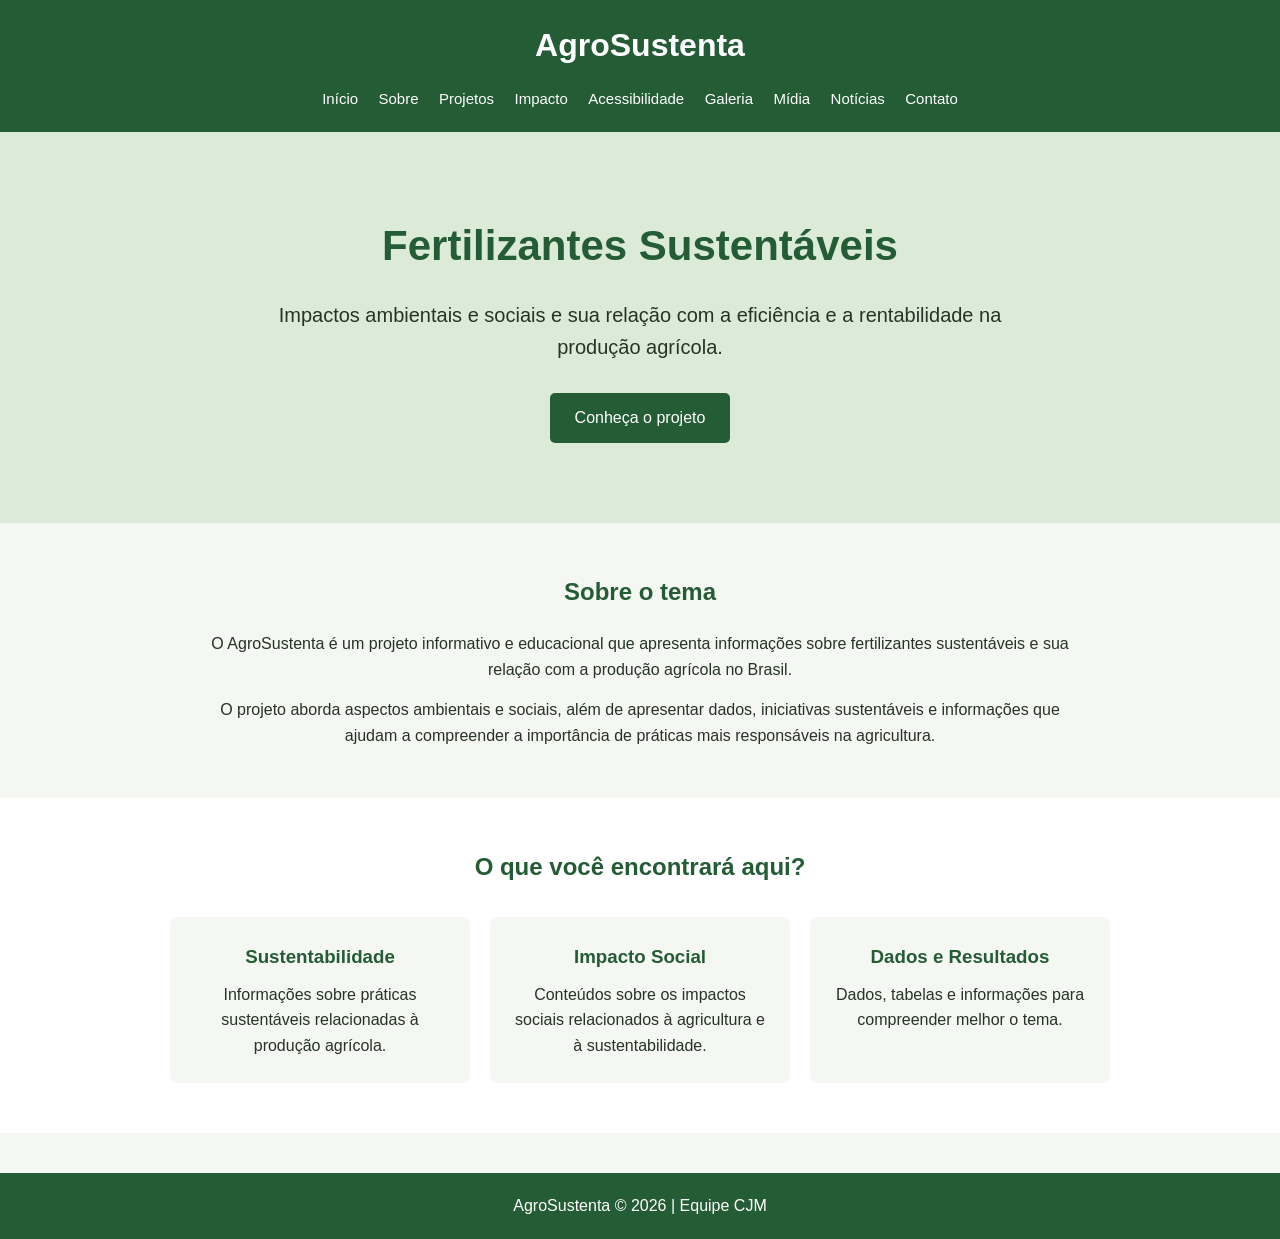
==== src/index.html @ 803e3a6e "Organiza site em src e documentação em docs sem alterar arquivos" ====
<!DOCTYPE html>
<html lang="pt-BR">
<head>
    <meta charset="UTF-8">
    <meta name="viewport" content="width=device-width, initial-scale=1.0">

    <title>AgroSustenta | Fertilizantes Sustentáveis</title>

    <link rel="stylesheet" href="css/style.css">
</head>

<body>

    <header>
        <h1>AgroSustenta</h1>

        <nav>
            <a href="index.html">Início</a>
            <a href="sobre.html">Sobre</a>
            <a href="projetos.html">Projetos</a>
            <a href="impacto.html">Impacto</a>
            <a href="acessibilidade.html">Acessibilidade</a>
            <a href="galeria.html">Galeria</a>
            <a href="midia.html">Mídia</a>
            <a href="noticias.html">Notícias</a>
            <a href="contato.html">Contato</a>
        </nav>
    </header>

    <main>

        <section class="inicio">
            <div class="conteudo-inicio">

                <h2>Fertilizantes Sustentáveis</h2>

                <p>
                    Impactos ambientais e sociais e sua relação com a
                    eficiência e a rentabilidade na produção agrícola.
                </p>

                <a href="sobre.html" class="botao">
                    Conheça o projeto
                </a>

            </div>
        </section>


        <section class="apresentacao">

            <h2>Sobre o tema</h2>

            <p>
                O AgroSustenta é um projeto informativo e educacional que
                apresenta informações sobre fertilizantes sustentáveis e
                sua relação com a produção agrícola no Brasil.
            </p>

            <p>
                O projeto aborda aspectos ambientais e sociais, além de
                apresentar dados, iniciativas sustentáveis e informações
                que ajudam a compreender a importância de práticas mais
                responsáveis na agricultura.
            </p>

        </section>


        <section class="destaques">

            <h2>O que você encontrará aqui?</h2>

            <div class="cards">

                <article class="card">
                    <h3>Sustentabilidade</h3>
                    <p>
                        Informações sobre práticas sustentáveis relacionadas
                        à produção agrícola.
                    </p>
                </article>

                <article class="card">
                    <h3>Impacto Social</h3>
                    <p>
                        Conteúdos sobre os impactos sociais relacionados
                        à agricultura e à sustentabilidade.
                    </p>
                </article>

                <article class="card">
                    <h3>Dados e Resultados</h3>
                    <p>
                        Dados, tabelas e informações para compreender
                        melhor o tema.
                    </p>
                </article>

            </div>

        </section>

    </main>


    <footer>
        <p>
            AgroSustenta &copy; 2026 | Equipe CJM
        </p>
    </footer>

</body>
</html>
---- src/css/style.css ----
/* Configurações gerais */

* {
    margin: 0;
    padding: 0;
    box-sizing: border-box;
}

body {
    font-family: Arial, sans-serif;
    background-color: #f4f7f2;
    color: #263326;
    line-height: 1.6;
}


/* Cabeçalho */

header {
    background-color: #245c35;
    color: white;
    padding: 20px;
    text-align: center;
}

header h1 {
    margin-bottom: 15px;
    font-size: 32px;
}

nav a {
    color: white;
    text-decoration: none;
    margin: 0 8px;
    font-size: 15px;
}

nav a:hover {
    text-decoration: underline;
}


/* Seção inicial */

.inicio {
    background-color: #dcebd8;
    text-align: center;
    padding: 80px 20px;
}

.conteudo-inicio {
    max-width: 800px;
    margin: auto;
}

.inicio h2 {
    font-size: 42px;
    margin-bottom: 20px;
    color: #245c35;
}

.inicio p {
    font-size: 20px;
    margin-bottom: 30px;
}


/* Botão */

.botao {
    display: inline-block;
    background-color: #245c35;
    color: white;
    padding: 12px 25px;
    border-radius: 5px;
    text-decoration: none;
}

.botao:hover {
    background-color: #174526;
}


/* Apresentação */

.apresentacao {
    max-width: 900px;
    margin: 50px auto;
    padding: 0 20px;
    text-align: center;
}

.apresentacao h2 {
    color: #245c35;
    margin-bottom: 20px;
}

.apresentacao p {
    margin-bottom: 15px;
}


/* Destaques */

.destaques {
    background-color: white;
    padding: 50px 20px;
    text-align: center;
}

.destaques h2 {
    color: #245c35;
    margin-bottom: 30px;
}

.cards {
    display: flex;
    justify-content: center;
    gap: 20px;
    max-width: 1000px;
    margin: auto;
}

.card {
    background-color: #f4f7f2;
    padding: 25px;
    border-radius: 8px;
    width: 30%;
}

.card h3 {
    color: #245c35;
    margin-bottom: 10px;
}


/* Rodapé */

footer {
    background-color: #245c35;
    color: white;
    text-align: center;
    padding: 20px;
    margin-top: 40px;
}


/* Responsividade */

@media (max-width: 768px) {

    nav a {
        display: inline-block;
        margin: 5px;
    }

    .inicio h2 {
        font-size: 32px;
    }

    .cards {
        flex-direction: column;
        align-items: center;
    }

    .card {
        width: 90%;
    }
}
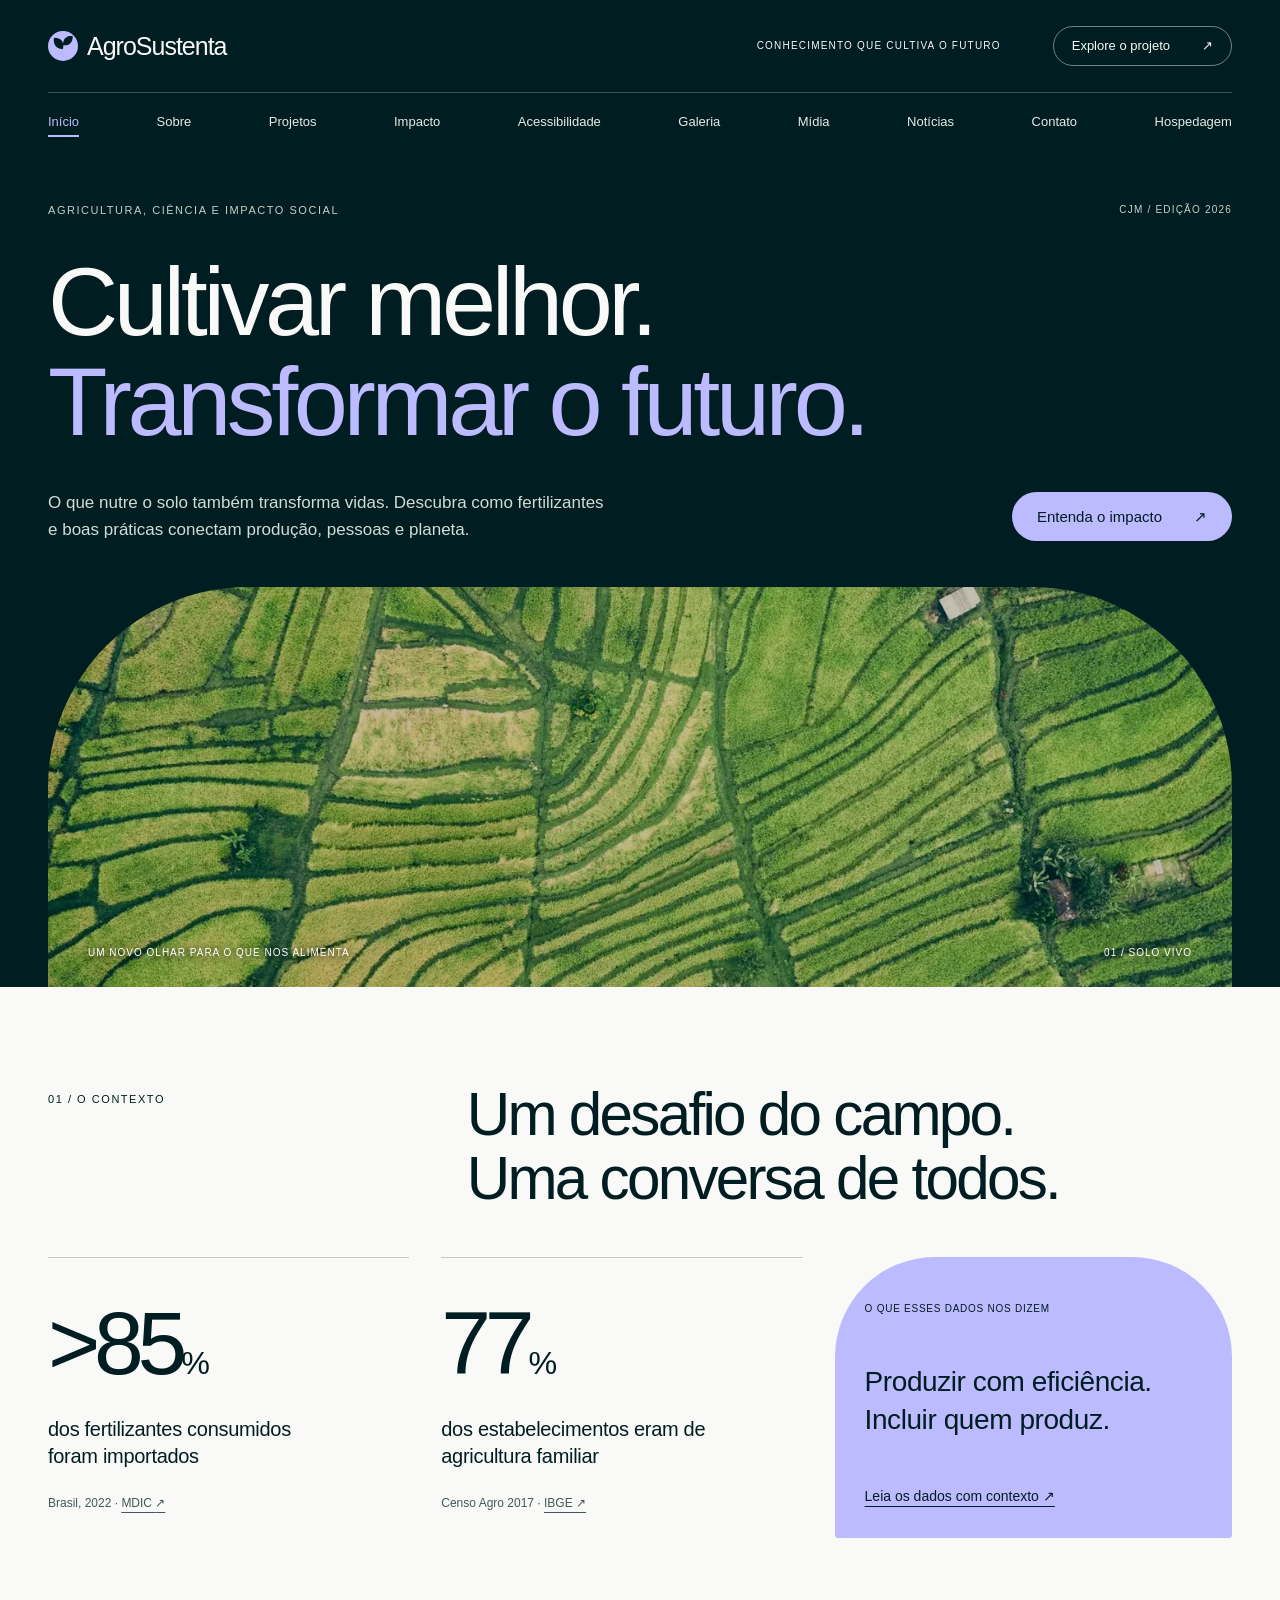
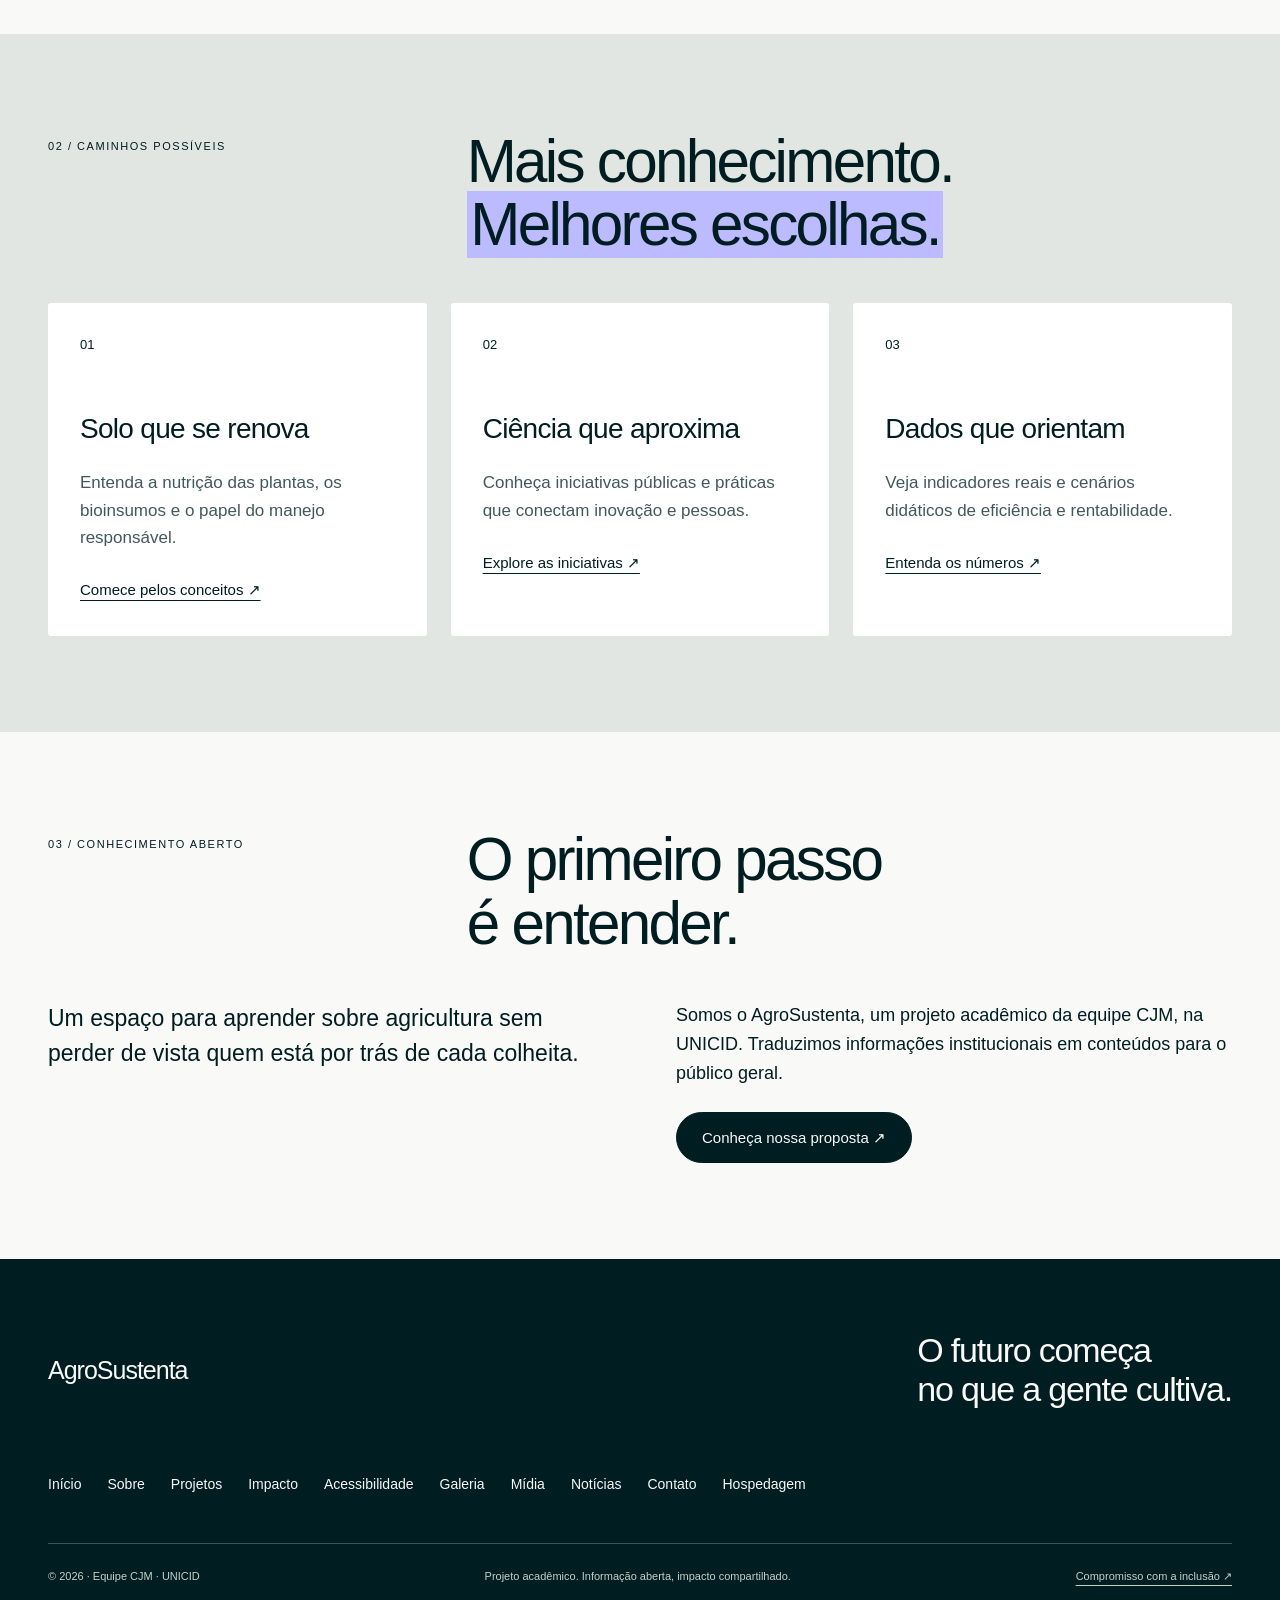
==== commit bd5d0915: "feat: implementa AgroSustenta em HTML/CSS e prepara deploy Railway" ====
--- a/src/index.html
+++ b/src/index.html
@@ -1,114 +1,82 @@
-<!DOCTYPE html>
-<html lang="pt-BR">
-<head>
-    <meta charset="UTF-8">
-    <meta name="viewport" content="width=device-width, initial-scale=1.0">
-
-    <title>AgroSustenta | Fertilizantes Sustentáveis</title>
-
-    <link rel="stylesheet" href="css/style.css">
-</head>
-
-<body>
-
-    <header>
-        <h1>AgroSustenta</h1>
-
-        <nav>
-            <a href="index.html">Início</a>
-            <a href="sobre.html">Sobre</a>
-            <a href="projetos.html">Projetos</a>
-            <a href="impacto.html">Impacto</a>
-            <a href="acessibilidade.html">Acessibilidade</a>
-            <a href="galeria.html">Galeria</a>
-            <a href="midia.html">Mídia</a>
-            <a href="noticias.html">Notícias</a>
-            <a href="contato.html">Contato</a>
-        </nav>
-    </header>
-
-    <main>
-
-        <section class="inicio">
-            <div class="conteudo-inicio">
-
-                <h2>Fertilizantes Sustentáveis</h2>
-
-                <p>
-                    Impactos ambientais e sociais e sua relação com a
-                    eficiência e a rentabilidade na produção agrícola.
-                </p>
-
-                <a href="sobre.html" class="botao">
-                    Conheça o projeto
-                </a>
-
-            </div>
-        </section>
-
-
-        <section class="apresentacao">
-
-            <h2>Sobre o tema</h2>
-
-            <p>
-                O AgroSustenta é um projeto informativo e educacional que
-                apresenta informações sobre fertilizantes sustentáveis e
-                sua relação com a produção agrícola no Brasil.
-            </p>
-
-            <p>
-                O projeto aborda aspectos ambientais e sociais, além de
-                apresentar dados, iniciativas sustentáveis e informações
-                que ajudam a compreender a importância de práticas mais
-                responsáveis na agricultura.
-            </p>
-
-        </section>
-
-
-        <section class="destaques">
-
-            <h2>O que você encontrará aqui?</h2>
-
-            <div class="cards">
-
-                <article class="card">
-                    <h3>Sustentabilidade</h3>
-                    <p>
-                        Informações sobre práticas sustentáveis relacionadas
-                        à produção agrícola.
-                    </p>
-                </article>
-
-                <article class="card">
-                    <h3>Impacto Social</h3>
-                    <p>
-                        Conteúdos sobre os impactos sociais relacionados
-                        à agricultura e à sustentabilidade.
-                    </p>
-                </article>
-
-                <article class="card">
-                    <h3>Dados e Resultados</h3>
-                    <p>
-                        Dados, tabelas e informações para compreender
-                        melhor o tema.
-                    </p>
-                </article>
-
-            </div>
-
-        </section>
-
-    </main>
-
-
-    <footer>
-        <p>
-            AgroSustenta &copy; 2026 | Equipe CJM
-        </p>
-    </footer>
-
-</body>
-</html>+<!doctype html>
+<html lang="pt-BR">
+<head>
+<meta charset="utf-8">
+<meta name="viewport" content="width=device-width, initial-scale=1">
+<title>Fertilizantes sustentáveis | AgroSustenta</title>
+<meta name="description" content="Conheça a relação entre fertilizantes sustentáveis, solo, eficiência produtiva e impacto social na agricultura brasileira.">
+<meta name="theme-color" content="#001d21">
+<link rel="icon" href="assets/simbolo.svg" type="image/svg+xml">
+<link rel="stylesheet" href="css/style.css">
+</head>
+<body>
+<a class="skip" href="#conteudo">Pular para o conteúdo</a>
+<header class="header"><div class="wrap topbar">
+<a class="brand" href="index.html" aria-label="AgroSustenta, início"><img src="assets/simbolo.svg" alt="" width="30" height="30">AgroSustenta</a><span class="header-note">CONHECIMENTO QUE CULTIVA O FUTURO</span><a class="pill small" href="projetos.html">Explore o projeto <span aria-hidden="true">↗</span></a>
+</div>
+<nav class="wrap nav" aria-label="Menu principal"><a href="index.html" aria-current="page">Início</a><a href="sobre.html">Sobre</a><a href="projetos.html">Projetos</a><a href="impacto.html">Impacto</a><a href="acessibilidade.html">Acessibilidade</a><a href="galeria.html">Galeria</a><a href="midia.html">Mídia</a><a href="noticias.html">Notícias</a><a href="contato.html">Contato</a><a href="orcamento_hospedagem.html">Hospedagem</a></nav></header>
+<main id="conteudo" tabindex="-1"><section class="hero"><div class="wrap">
+<div class="hero-top">
+<p class="eyebrow">AGRICULTURA, CIÊNCIA E IMPACTO SOCIAL</p>
+<span class="edition">CJM / EDIÇÃO 2026</span>
+</div>
+<h1>Cultivar melhor.<br><span>Transformar o futuro.</span>
+</h1>
+<div class="hero-bottom">
+<p>O que nutre o solo também transforma vidas. Descubra como fertilizantes e boas práticas conectam produção, pessoas e planeta.</p>
+<a class="pill light" href="impacto.html">Entenda o impacto <span aria-hidden="true">↗</span></a>
+</div>
+<figure class="hero-image"><img src="assets/campo.webp" alt="Vista aérea de campos agrícolas verdes, com linhas de cultivo e caminhos entre os talhões" width="1600" height="900" fetchpriority="high"><figcaption>UM NOVO OLHAR PARA O QUE NOS ALIMENTA <span>01 / SOLO VIVO</span></figcaption></figure>
+</div></section><section class="section "><div class="wrap">
+<div class="section-head">
+<p class="eyebrow">01 / O CONTEXTO</p>
+<h2>Um desafio do campo.<br>Uma conversa de todos.</h2>
+</div>
+<div class="stats">
+<article><p class="stat">&gt;85<span>%</span></p>
+<h3>dos fertilizantes consumidos foram importados</h3>
+<p>Brasil, 2022 · <a href="https://www.gov.br/mdic/pt-br/assuntos/sdic/confert/o-confert/o-conselho">MDIC <span aria-hidden="true">↗</span></a></p></article><article><p class="stat">77<span>%</span></p>
+<h3>dos estabelecimentos eram de agricultura familiar</h3>
+<p>Censo Agro 2017 · <a href="https://agenciadenoticias.ibge.gov.br/agencia-sala-de-imprensa/2013-agencia-de-noticias/releases/25789-censo-agro-2017-populacao-ocupada-nos-estabelecimentos-agropecuarios-cai-8-8">IBGE <span aria-hidden="true">↗</span></a></p></article><article class="stat-message"><span class="tag">O QUE ESSES DADOS NOS DIZEM</span><h3>Produzir com eficiência.<br>Incluir quem produz.</h3>
+<a href="impacto.html">Leia os dados com contexto ↗</a></article>
+</div>
+</div></section><section class="section sage"><div class="wrap">
+<div class="section-head">
+<p class="eyebrow">02 / CAMINHOS POSSÍVEIS</p>
+<h2>Mais conhecimento.<br><mark>Melhores escolhas.</mark>
+</h2>
+</div>
+<div class="grid three">
+<article class="card"><span class="card-number">01</span><h3>Solo que se renova</h3>
+<p>Entenda a nutrição das plantas, os bioinsumos e o papel do manejo responsável.</p>
+<a href="sobre.html#conceitos">Comece pelos conceitos ↗</a></article><article class="card"><span class="card-number">02</span><h3>Ciência que aproxima</h3>
+<p>Conheça iniciativas públicas e práticas que conectam inovação e pessoas.</p>
+<a href="projetos.html">Explore as iniciativas ↗</a></article><article class="card"><span class="card-number">03</span><h3>Dados que orientam</h3>
+<p>Veja indicadores reais e cenários didáticos de eficiência e rentabilidade.</p>
+<a href="impacto.html">Entenda os números ↗</a></article>
+</div>
+</div></section><section class="section "><div class="wrap">
+<div class="section-head">
+<p class="eyebrow">03 / CONHECIMENTO ABERTO</p>
+<h2>O primeiro passo<br>é entender.</h2>
+</div>
+<div class="split">
+<p class="lead">Um espaço para aprender sobre agricultura sem perder de vista quem está por trás de cada colheita.</p>
+<div>
+<p>Somos o AgroSustenta, um projeto acadêmico da equipe CJM, na UNICID. Traduzimos informações institucionais em conteúdos para o público geral.</p>
+<a class="pill" href="sobre.html">Conheça nossa proposta ↗</a>
+</div>
+</div>
+</div></section></main>
+<footer class="footer"><div class="wrap">
+<div class="footer-heading">
+<a class="brand" href="index.html">AgroSustenta</a><p>O futuro começa<br>no que a gente cultiva.</p>
+</div>
+<nav class="footer-nav" aria-label="Menu do rodapé"><a href="index.html">Início</a><a href="sobre.html">Sobre</a><a href="projetos.html">Projetos</a><a href="impacto.html">Impacto</a><a href="acessibilidade.html">Acessibilidade</a><a href="galeria.html">Galeria</a><a href="midia.html">Mídia</a><a href="noticias.html">Notícias</a><a href="contato.html">Contato</a><a href="orcamento_hospedagem.html">Hospedagem</a></nav><div class="footer-bottom">
+<p>© 2026 · Equipe CJM · UNICID</p>
+<p>Projeto acadêmico. Informação aberta, impacto compartilhado.</p>
+<a href="acessibilidade.html">Compromisso com a inclusão ↗</a>
+</div>
+</div></footer>
+</body>
+</html>
--- a/src/css/style.css
+++ b/src/css/style.css
@@ -1,169 +1,949 @@
-/* Configurações gerais */
-
-* {
-    margin: 0;
-    padding: 0;
-    box-sizing: border-box;
-}
-
-body {
-    font-family: Arial, sans-serif;
-    background-color: #f4f7f2;
-    color: #263326;
-    line-height: 1.6;
-}
-
-
-/* Cabeçalho */
-
-header {
-    background-color: #245c35;
-    color: white;
-    padding: 20px;
-    text-align: center;
-}
-
-header h1 {
-    margin-bottom: 15px;
-    font-size: 32px;
-}
-
-nav a {
-    color: white;
-    text-decoration: none;
-    margin: 0 8px;
-    font-size: 15px;
-}
-
-nav a:hover {
-    text-decoration: underline;
-}
-
-
-/* Seção inicial */
-
-.inicio {
-    background-color: #dcebd8;
-    text-align: center;
-    padding: 80px 20px;
-}
-
-.conteudo-inicio {
-    max-width: 800px;
-    margin: auto;
-}
-
-.inicio h2 {
-    font-size: 42px;
-    margin-bottom: 20px;
-    color: #245c35;
-}
-
-.inicio p {
-    font-size: 20px;
-    margin-bottom: 30px;
-}
-
-
-/* Botão */
-
-.botao {
-    display: inline-block;
-    background-color: #245c35;
-    color: white;
-    padding: 12px 25px;
-    border-radius: 5px;
-    text-decoration: none;
-}
-
-.botao:hover {
-    background-color: #174526;
-}
-
-
-/* Apresentação */
-
-.apresentacao {
-    max-width: 900px;
-    margin: 50px auto;
-    padding: 0 20px;
-    text-align: center;
-}
-
-.apresentacao h2 {
-    color: #245c35;
-    margin-bottom: 20px;
-}
-
-.apresentacao p {
-    margin-bottom: 15px;
-}
-
-
-/* Destaques */
-
-.destaques {
-    background-color: white;
-    padding: 50px 20px;
-    text-align: center;
-}
-
-.destaques h2 {
-    color: #245c35;
-    margin-bottom: 30px;
-}
-
-.cards {
-    display: flex;
-    justify-content: center;
-    gap: 20px;
-    max-width: 1000px;
-    margin: auto;
-}
-
-.card {
-    background-color: #f4f7f2;
-    padding: 25px;
-    border-radius: 8px;
-    width: 30%;
-}
-
-.card h3 {
-    color: #245c35;
-    margin-bottom: 10px;
-}
-
-
-/* Rodapé */
-
-footer {
-    background-color: #245c35;
-    color: white;
-    text-align: center;
-    padding: 20px;
-    margin-top: 40px;
-}
-
-
-/* Responsividade */
-
-@media (max-width: 768px) {
-
-    nav a {
-        display: inline-block;
-        margin: 5px;
-    }
-
-    .inicio h2 {
-        font-size: 32px;
-    }
-
-    .cards {
-        flex-direction: column;
-        align-items: center;
-    }
-
-    .card {
-        width: 90%;
-    }
-}
+/* AgroSustenta: HTML/CSS estático. Referência editorial AngelList / Refero. */
+:root {
+  --ink:#001d21;
+  --paper:#f9f9f7;
+  --sage:#e1e6e2;
+  --accent:#bdbbff;
+  --line:#c2cbc6;
+  --muted:#43585a;
+  --max:1280px
+}
+* {
+  box-sizing:border-box
+}
+html {
+  scroll-behavior:smooth;
+  scroll-padding-top:24px
+}
+body {
+  margin:0;
+  background:var(--paper);
+  color:var(--ink);
+  font:18px/1.6 Arial,Helvetica,sans-serif
+}
+a {
+  color:inherit;
+  text-underline-offset:5px
+}
+a:hover {
+  text-decoration-thickness:2px
+}
+button,input,select,textarea {
+  font:inherit
+}
+img {
+  display:block;
+  max-width:100%;
+  height:auto
+}
+p {
+  margin:0 0 24px
+}
+h1,h2,h3 {
+  font-weight:400;
+  margin:0 0 24px;
+  line-height:1.06;
+  letter-spacing:-.045em
+}
+h1 {
+  font-size:clamp(44px,6.8vw,96px)
+}
+h2 {
+  font-size:clamp(36px,4.7vw,64px)
+}
+h3 {
+  font-size:28px;
+  line-height:1.2;
+  letter-spacing:-.025em
+}
+mark {
+  background:var(--accent);
+  color:var(--ink);
+  padding:0 .06em
+}
+.wrap {
+  width:min(var(--max),calc(100% - 96px));
+  margin-inline:auto
+}
+.skip {
+  position:absolute;
+  top:-100px;
+  left:24px;
+  padding:12px 24px;
+  background:var(--accent);
+  color:var(--ink);
+  z-index:10
+}
+.skip:focus {
+  top:8px
+}
+:focus-visible {
+  outline:3px solid #7161d5;
+  outline-offset:5px
+}
+.header {
+  background:var(--ink);
+  color:var(--paper)
+}
+.topbar {
+  display:flex;
+  align-items:center;
+  justify-content:space-between;
+  gap:24px;
+  padding-block:26px
+}
+.brand {
+  display:flex;
+  align-items:center;
+  gap:9px;
+  font-size:25px;
+  font-weight:500;
+  letter-spacing:-1px;
+  text-decoration:none;
+  white-space:nowrap
+}
+.brand-dot {
+  align-self:flex-start;
+  font-size:12px;
+  margin:2px 0 0 -4px
+}
+.header-note {
+  font-size:10px;
+  letter-spacing:.12em;
+  margin-left:auto;
+  margin-right:28px
+}
+.nav {
+  display:flex;
+  align-items:center;
+  justify-content:space-between;
+  gap:16px;
+  padding-block:17px;
+  border-top:1px solid #405356;
+  flex-wrap:wrap
+}
+.nav a {
+  font-size:13px;
+  text-decoration:none;
+  padding:2px 0;
+  color:#e7ebe6
+}
+.nav a[aria-current] {
+  color:var(--accent);
+  box-shadow:0 2px var(--accent)
+}
+.nav a:hover {
+  color:var(--accent)
+}
+.pill {
+  display:inline-flex;
+  align-items:center;
+  justify-content:center;
+  gap:32px;
+  border:1px solid var(--ink);
+  border-radius:999px;
+  background:var(--ink);
+  color:var(--paper);
+  padding:14px 25px;
+  text-decoration:none;
+  font-size:15px;
+  cursor:pointer;
+  line-height:1.4
+}
+.pill:hover {
+  background:#29464a;
+  text-decoration:none
+}
+.pill.small {
+  background:transparent;
+  border-color:#738383;
+  padding:10px 18px;
+  font-size:13px
+}
+.pill.light {
+  background:var(--accent);
+  color:var(--ink);
+  border:0
+}
+.pill.light:hover {
+  background:#d1d0ff
+}
+.eyebrow {
+  font-size:11px;
+  letter-spacing:.14em;
+  line-height:1.5;
+  margin:0 0 28px
+}
+.hero {
+  background:var(--ink);
+  color:var(--paper);
+  padding:50px 0 0
+}
+.hero-top {
+  display:flex;
+  justify-content:space-between;
+  gap:24px
+}
+.hero .eyebrow {
+  color:#c4d0c8
+}
+.edition {
+  font-size:10px;
+  letter-spacing:.12em;
+  color:#c4d0c8
+}
+.hero h1 {
+  font-size:clamp(48px,7.6vw,106px);
+  max-width:1100px;
+  margin:6px 0 38px;
+  line-height:1.02
+}
+.hero h1 span {
+  color:var(--accent)
+}
+.hero-bottom {
+  display:flex;
+  justify-content:space-between;
+  gap:48px;
+  align-items:center;
+  padding-bottom:44px
+}
+.hero-bottom p {
+  font-size:17px;
+  max-width:560px;
+  color:#d2dcd6;
+  margin:0
+}
+.hero-image {
+  height:400px;
+  margin:0;
+  position:relative;
+  overflow:hidden;
+  border-radius:200px 200px 0 0
+}
+.hero-image img {
+  width:100%;
+  height:100%;
+  object-fit:cover;
+  object-position:center 55%;
+  filter:brightness(.78)
+}
+.hero-image figcaption {
+  position:absolute;
+  inset:auto 40px 26px;
+  color:white;
+  font-size:10px;
+  letter-spacing:.1em;
+  display:flex;
+  justify-content:space-between;
+  gap:16px;
+  text-shadow:0 1px 8px #000
+}
+.section {
+  padding:96px 0
+}
+.section-head {
+  display:grid;
+  grid-template-columns:1fr 2fr;
+  gap:36px;
+  margin-bottom:46px
+}
+.section-head h2 {
+  margin:0;
+  max-width:900px
+}
+.section-head .eyebrow {
+  padding-top:8px
+}
+.sage {
+  background:var(--sage)
+}
+.grid {
+  display:grid;
+  gap:24px
+}
+.three {
+  grid-template-columns:repeat(3,1fr)
+}
+.two {
+  grid-template-columns:repeat(2,1fr)
+}
+.card {
+  padding:32px;
+  background:#fff;
+  min-width:0;
+  border-radius:3px
+}
+.card-number {
+  display:block;
+  margin-bottom:56px;
+  font-size:13px
+}
+.card p {
+  font-size:17px;
+  color:var(--muted)
+}
+.card a {
+  font-size:15px
+}
+.card .tag {
+  margin-bottom:28px
+}
+.split {
+  display:grid;
+  grid-template-columns:1fr 1fr;
+  gap:72px;
+  align-items:start
+}
+.lead {
+  font-size:23px;
+  line-height:1.5;
+  max-width:760px
+}
+.stats {
+  display:grid;
+  grid-template-columns:1fr 1fr 1.1fr;
+  gap:32px
+}
+.stats article {
+  padding-top:24px;
+  border-top:1px solid var(--line)
+}
+.stat {
+  font-size:clamp(64px,7vw,94px);
+  letter-spacing:-.07em;
+  line-height:1.1;
+  margin:12px 0 24px
+}
+.stat span {
+  font-size:.36em;
+  letter-spacing:-.02em
+}
+.stats h3 {
+  font-size:20px;
+  letter-spacing:-.015em;
+  max-width:290px;
+  line-height:1.35
+}
+.stats article>p:last-child {
+  font-size:12px;
+  color:var(--muted)
+}
+.stats .stat-message {
+  border:0;
+  background:var(--accent);
+  border-radius:100px 100px 3px 3px;
+  padding:44px 30px 30px;
+  display:flex;
+  flex-direction:column;
+  justify-content:space-between;
+  gap:24px
+}
+.stat-message h3 {
+  font-size:28px;
+  margin:0
+}
+.stat-message a {
+  font-size:14px
+}
+.tag {
+  display:inline-block;
+  width:fit-content;
+  border-radius:999px;
+  background:var(--accent);
+  color:var(--ink);
+  padding:5px 12px;
+  font-size:10px;
+  letter-spacing:.075em;
+  line-height:1.5
+}
+.stat-message .tag {
+  padding:0;
+  background:transparent
+}
+.page-intro {
+  padding-top:72px;
+  padding-bottom:76px;
+  border-bottom:1px solid var(--line)
+}
+.page-intro h1 {
+  margin-bottom:32px
+}
+.page-intro .lead {
+  color:var(--muted);
+  font-size:20px;
+  max-width:690px;
+  margin-bottom:0
+}
+.accordion details {
+  border-top:1px solid var(--line);
+  padding:24px 0
+}
+.accordion details:last-child {
+  border-bottom:1px solid var(--line)
+}
+summary {
+  cursor:pointer;
+  font-size:20px;
+  line-height:1.45
+}
+details p {
+  margin:20px 0 0;
+  max-width:830px
+}
+details[open] summary {
+  margin-bottom:16px
+}
+.project-list {
+  display:grid;
+  grid-template-columns:repeat(3,1fr);
+  gap:48px
+}
+.project-list article {
+  border-top:1px solid var(--line);
+  padding-top:24px
+}
+.project-list h3 {
+  margin-top:28px
+}
+.project-list p {
+  font-size:17px
+}
+.muted {
+  color:var(--muted)
+}
+.steps {
+  margin:0;
+  padding:0;
+  list-style:none;
+  counter-reset:steps
+}
+.steps li {
+  display:grid;
+  grid-template-columns:32px 1fr;
+  column-gap:20px;
+  border-top:1px solid var(--line);
+  padding:22px 0;
+  counter-increment:steps
+}
+.steps li:before {
+  content:counter(steps,decimal-leading-zero);
+  font-size:13px;
+  grid-row:1/3
+}
+.steps strong {
+  font-weight:500;
+  font-size:23px
+}
+.steps span {
+  font-size:17px;
+  display:block
+}
+.note {
+  font-size:14px;
+  line-height:1.6;
+  color:var(--muted);
+  margin-top:24px
+}
+.table-scroll {
+  overflow:auto;
+  margin-bottom:24px
+}
+table {
+  border-collapse:collapse;
+  width:100%;
+  min-width:620px;
+  font-size:16px;
+  line-height:1.5;
+  text-align:left
+}
+caption {
+  text-align:left;
+  font-size:14px;
+  color:var(--muted);
+  padding:0 0 20px
+}
+th,td {
+  padding:22px 20px;
+  border-bottom:1px solid var(--line);
+  vertical-align:top
+}
+th {
+  font-weight:500
+}
+thead th {
+  font-size:12px;
+  letter-spacing:.04em;
+  background:var(--ink);
+  color:var(--paper)
+}
+tbody th {
+  width:35%
+}
+td a {
+  font-size:14px
+}
+.total {
+  background:var(--accent)
+}
+.sources {
+  border-top:1px solid var(--line);
+  padding:48px 0
+}
+.sources h2 {
+  font-size:24px;
+  letter-spacing:-.02em
+}
+.sources ul {
+  padding-left:20px;
+  font-size:15px
+}
+.sources>p {
+  font-size:12px;
+  color:var(--muted)
+}
+.plain-list {
+  padding-left:20px
+}
+.plain-list li {
+  padding-bottom:14px
+}
+.gallery {
+  display:grid;
+  grid-template-columns:1fr 1fr;
+  gap:56px 32px
+}
+.gallery figure {
+  margin:0
+}
+.gallery figure:first-child {
+  grid-column:1/-1
+}
+.gallery img {
+  width:100%;
+  aspect-ratio:3/2;
+  object-fit:cover;
+  border-radius:180px 180px 2px 2px
+}
+.gallery figure:first-child img {
+  aspect-ratio:2.4;
+  max-height:500px;
+  border-radius:240px 240px 2px 2px
+}
+.gallery figcaption {
+  padding-top:24px
+}
+.gallery h2 {
+  font-size:26px;
+  letter-spacing:-.02em
+}
+.gallery p {
+  font-size:15px;
+  max-width:650px
+}
+.media-layout {
+  display:grid;
+  grid-template-columns:1.4fr 1fr;
+  gap:40px
+}
+.media-layout h3 {
+  margin-top:24px
+}
+video {
+  width:100%;
+  height:auto;
+  border-radius:4px
+}
+audio {
+  width:100%;
+  margin:20px 0
+}
+iframe {
+  width:100%;
+  border:0;
+  border-radius:4px;
+  background:var(--accent)
+}
+.feature-news {
+  display:grid;
+  grid-template-columns:1fr 1fr;
+  gap:64px;
+  align-items:center
+}
+.feature-news h3 {
+  font-size:42px
+}
+.feature-news img {
+  width:100%;
+  height:460px;
+  object-fit:cover;
+  border-radius:240px 240px 4px 4px
+}
+.contact fieldset {
+  border:0;
+  padding:0;
+  margin:0
+}
+.contact legend {
+  font-size:24px;
+  margin-bottom:24px
+}
+.contact label:not(.check) {
+  display:block;
+  font-size:15px;
+  margin-bottom:8px
+}
+.contact label span {
+  font-size:12px;
+  color:var(--muted)
+}
+input:not([type=checkbox]),select,textarea {
+  width:100%;
+  border:1px solid #657976;
+  background:white;
+  border-radius:4px;
+  padding:13px 15px;
+  color:var(--ink);
+  margin-bottom:24px;
+  min-height:50px
+}
+textarea {
+  resize:vertical
+}
+input::placeholder,textarea::placeholder {
+  color:#546966
+}
+.check {
+  display:flex;
+  gap:12px;
+  align-items:start;
+  font-size:14px;
+  margin-bottom:24px
+}
+.check input {
+  width:20px;
+  height:20px;
+  flex-shrink:0;
+  accent-color:var(--ink)
+}
+.form-status {
+  display:none;
+  background:var(--accent);
+  padding:24px;
+  margin-top:24px
+}
+.form-status:target,.form-status.visible {
+  display:block
+}
+.budget {
+  margin-top:56px;
+  padding-top:40px;
+  border-top:1px solid var(--line)
+}
+.budget h3 {
+  margin-top:24px
+}
+.footer {
+  background:var(--ink);
+  color:var(--paper);
+  padding:72px 0 24px
+}
+.footer-heading {
+  display:flex;
+  justify-content:space-between;
+  gap:32px;
+  margin-bottom:64px
+}
+.footer-heading>p {
+  font-size:34px;
+  letter-spacing:-.035em;
+  line-height:1.15;
+  margin:0
+}
+.footer-nav {
+  display:flex;
+  gap:16px 26px;
+  flex-wrap:wrap;
+  margin-bottom:48px
+}
+.footer-nav a {
+  font-size:14px;
+  text-decoration:none
+}
+.footer-bottom {
+  border-top:1px solid #405356;
+  padding-top:24px;
+  display:flex;
+  justify-content:space-between;
+  gap:24px;
+  color:#c4d0c8;
+  font-size:11px
+}
+.footer-bottom p {
+  margin:0
+}
+@media(min-width:1600px) {
+  .hero h1 {
+    font-size:112px
+  }
+}
+@media(max-width:1000px) {
+  .wrap {
+    width:calc(100% - 48px)
+  }
+  .header-note {
+    display:none
+  }
+  .nav {
+    justify-content:flex-start;
+    gap:16px 24px
+  }
+  .hero {
+    padding-top:40px
+  }
+  .hero-image {
+    height:320px
+  }
+  .section {
+    padding:64px 0
+  }
+  .section-head {
+    grid-template-columns:1fr;
+    gap:0
+  }
+  .section-head .eyebrow {
+    margin-bottom:20px
+  }
+  .split {
+    gap:36px
+  }
+  .three,.project-list {
+    grid-template-columns:1fr
+  }
+  .card {
+    padding:28px
+  }
+  .card-number {
+    margin-bottom:28px
+  }
+  .stats {
+    grid-template-columns:1fr 1fr
+  }
+  .stats .stat-message {
+    grid-column:1/-1;
+    flex-direction:row;
+    align-items:center;
+    border-radius:4px;
+    padding:28px
+  }
+  .media-layout {
+    grid-template-columns:1fr
+  }
+  .feature-news {
+    gap:32px
+  }
+  .feature-news img {
+    height:340px
+  }
+  .footer-bottom {
+    flex-wrap:wrap
+  }
+}
+@media(max-width:600px) {
+  .wrap {
+    width:calc(100% - 40px)
+  }
+  .topbar {
+    padding-block:22px;
+    flex-wrap:wrap;
+    gap:16px
+  }
+  .brand {
+    font-size:23px
+  }
+  .topbar>.pill {
+    font-size:11px;
+    padding:8px 12px;
+    gap:12px
+  }
+  .nav {
+    gap:13px 20px;
+    padding-block:17px
+  }
+  .nav a {
+    font-size:13px
+  }
+  .hero {
+    padding-top:32px
+  }
+  .edition {
+    display:none
+  }
+  .hero-top .eyebrow {
+    font-size:9px;
+    letter-spacing:.08em
+  }
+  .hero h1 {
+    font-size:clamp(42px,10.2vw,61px);
+    letter-spacing:-.055em;
+    margin-bottom:28px
+  }
+  .hero-bottom {
+    display:block;
+    padding-bottom:36px
+  }
+  .hero-bottom p {
+    font-size:16px;
+    margin-bottom:26px
+  }
+  .hero-image {
+    height:260px;
+    border-radius:140px 140px 0 0
+  }
+  .hero-image figcaption {
+    inset:auto 24px 20px;
+    font-size:8px
+  }
+  .hero-image figcaption span {
+    display:none
+  }
+  .section {
+    padding:56px 0
+  }
+  .section-head {
+    margin-bottom:32px
+  }
+  .section-head h2 {
+    font-size:36px
+  }
+  .split,.two,.stats,.feature-news,.gallery {
+    grid-template-columns:1fr
+  }
+  .lead {
+    font-size:21px
+  }
+  .stats .stat-message {
+    grid-column:auto;
+    display:block;
+    border-radius:80px 80px 4px 4px;
+    padding:36px
+  }
+  .stats .stat-message h3 {
+    margin:24px 0
+  }
+  .stats article {
+    padding:20px 0
+  }
+  .stat {
+    font-size:80px
+  }
+  .page-intro {
+    padding-top:48px;
+    padding-bottom:48px
+  }
+  .page-intro h1 {
+    font-size:46px
+  }
+  .page-intro .lead {
+    font-size:18px
+  }
+  .gallery figure:first-child {
+    grid-column:auto
+  }
+  .gallery figure:first-child img {
+    aspect-ratio:3/2;
+    border-radius:140px 140px 2px 2px
+  }
+  .gallery {
+    gap:40px
+  }
+  .feature-news h3 {
+    font-size:34px
+  }
+  .feature-news img {
+    height:300px
+  }
+  .project-list {
+    gap:40px
+  }
+  iframe {
+    height:480px
+  }
+  .footer {
+    padding-top:48px
+  }
+  .footer-heading {
+    display:block;
+    margin-bottom:36px
+  }
+  .footer-heading>p {
+    font-size:30px;
+    margin-top:32px
+  }
+  .footer-nav {
+    gap:16px 24px
+  }
+  .footer-bottom {
+    display:block
+  }
+  .footer-bottom>* {
+    display:block;
+    margin:0 0 14px!important
+  }
+  .budget .stat {
+    font-size:64px
+  }
+  th,td {
+    padding:16px 14px
+  }
+}
+@media(prefers-reduced-motion:reduce) {
+  html {
+    scroll-behavior:auto
+  }
+  *,*:before,*:after {
+    animation:none!important;
+    transition:none!important
+  }
+}
+@media(forced-colors:active) {
+  .pill,.tag {
+    border:1px solid ButtonText
+  }
+  .nav a[aria-current] {
+    text-decoration:underline
+  }
+}
+@media print {
+  .header,.footer,.pill,.skip {
+    display:none
+  }
+  .wrap {
+    width:100%
+  }
+  .section,.page-intro {
+    padding:24px 0
+  }
+  .hero {
+    background:white;
+    color:black
+  }
+  .hero h1 span {
+    color:black
+  }
+  .hero-image {
+    height:200px
+  }
+  .table-scroll {
+    overflow:visible
+  }
+  table {
+    min-width:0
+  }
+  a {
+    overflow-wrap:anywhere
+  }
+  details {
+    display:block
+  }
+}
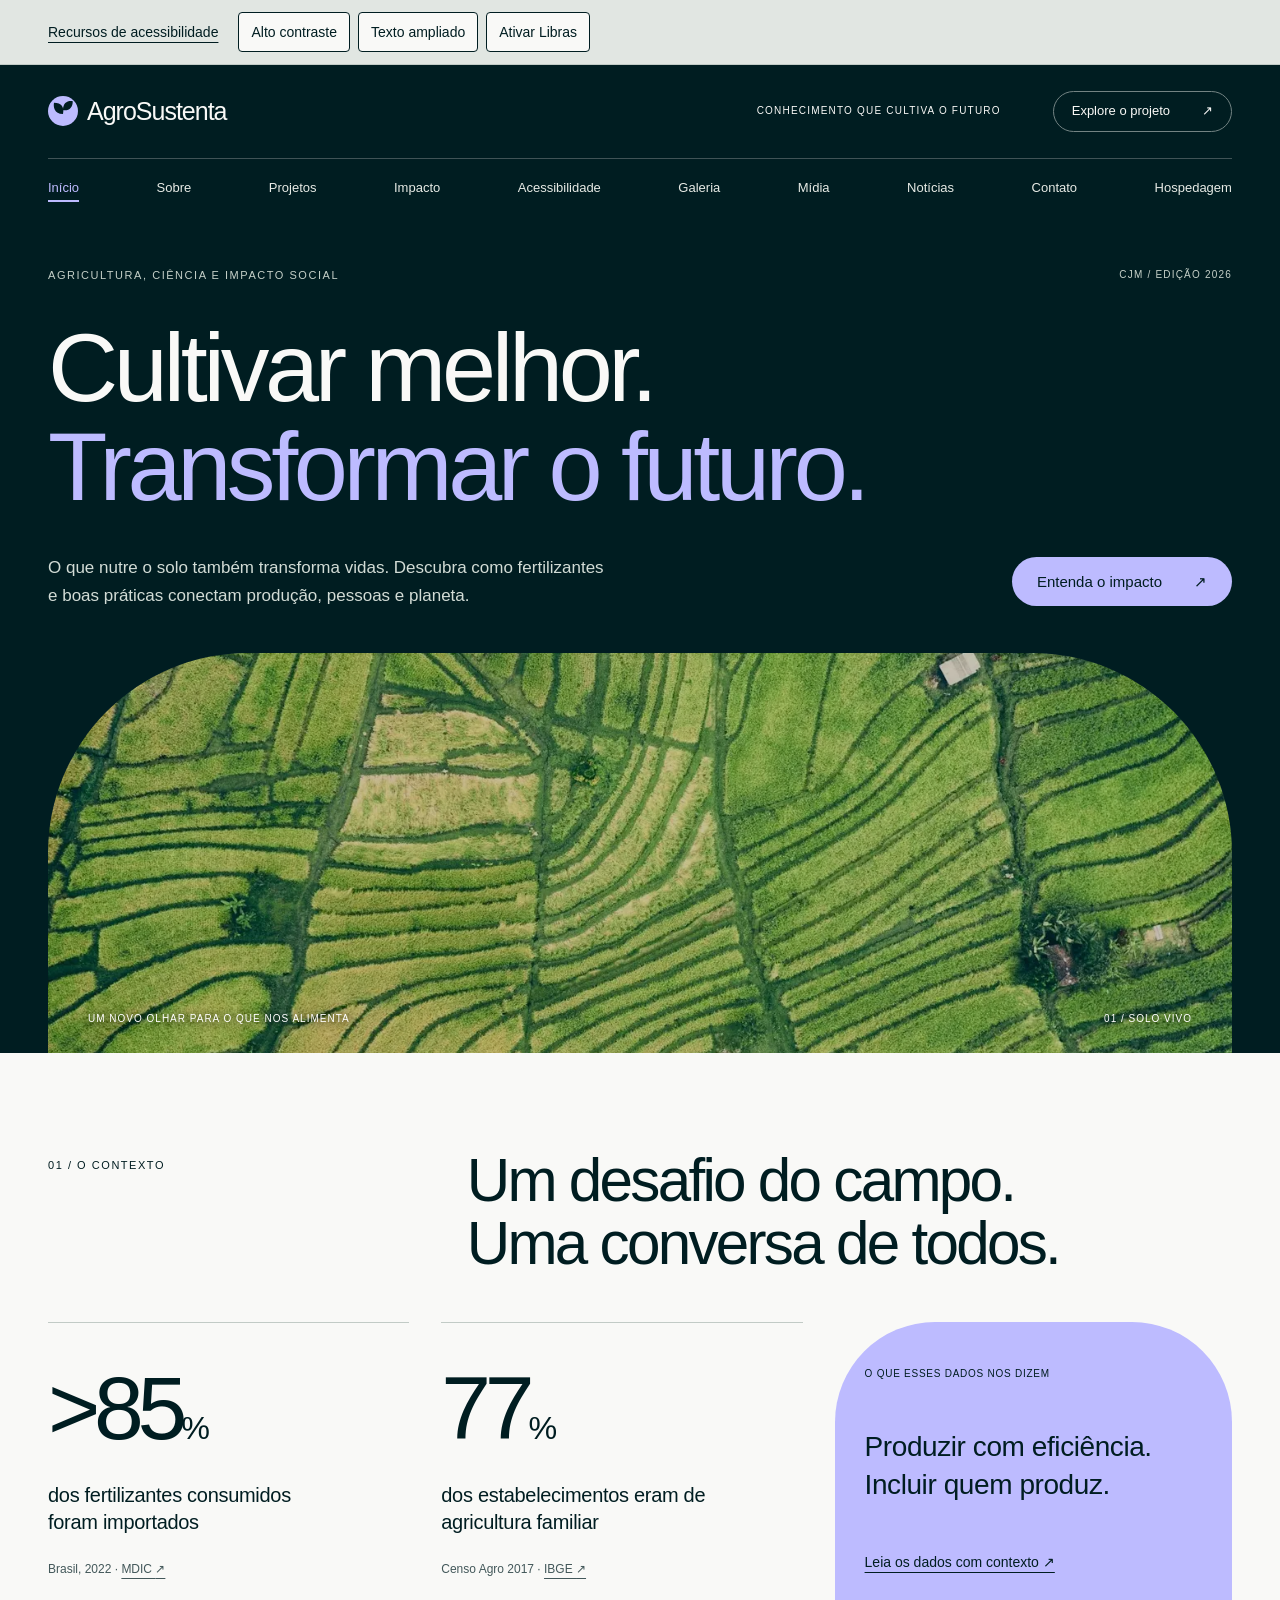
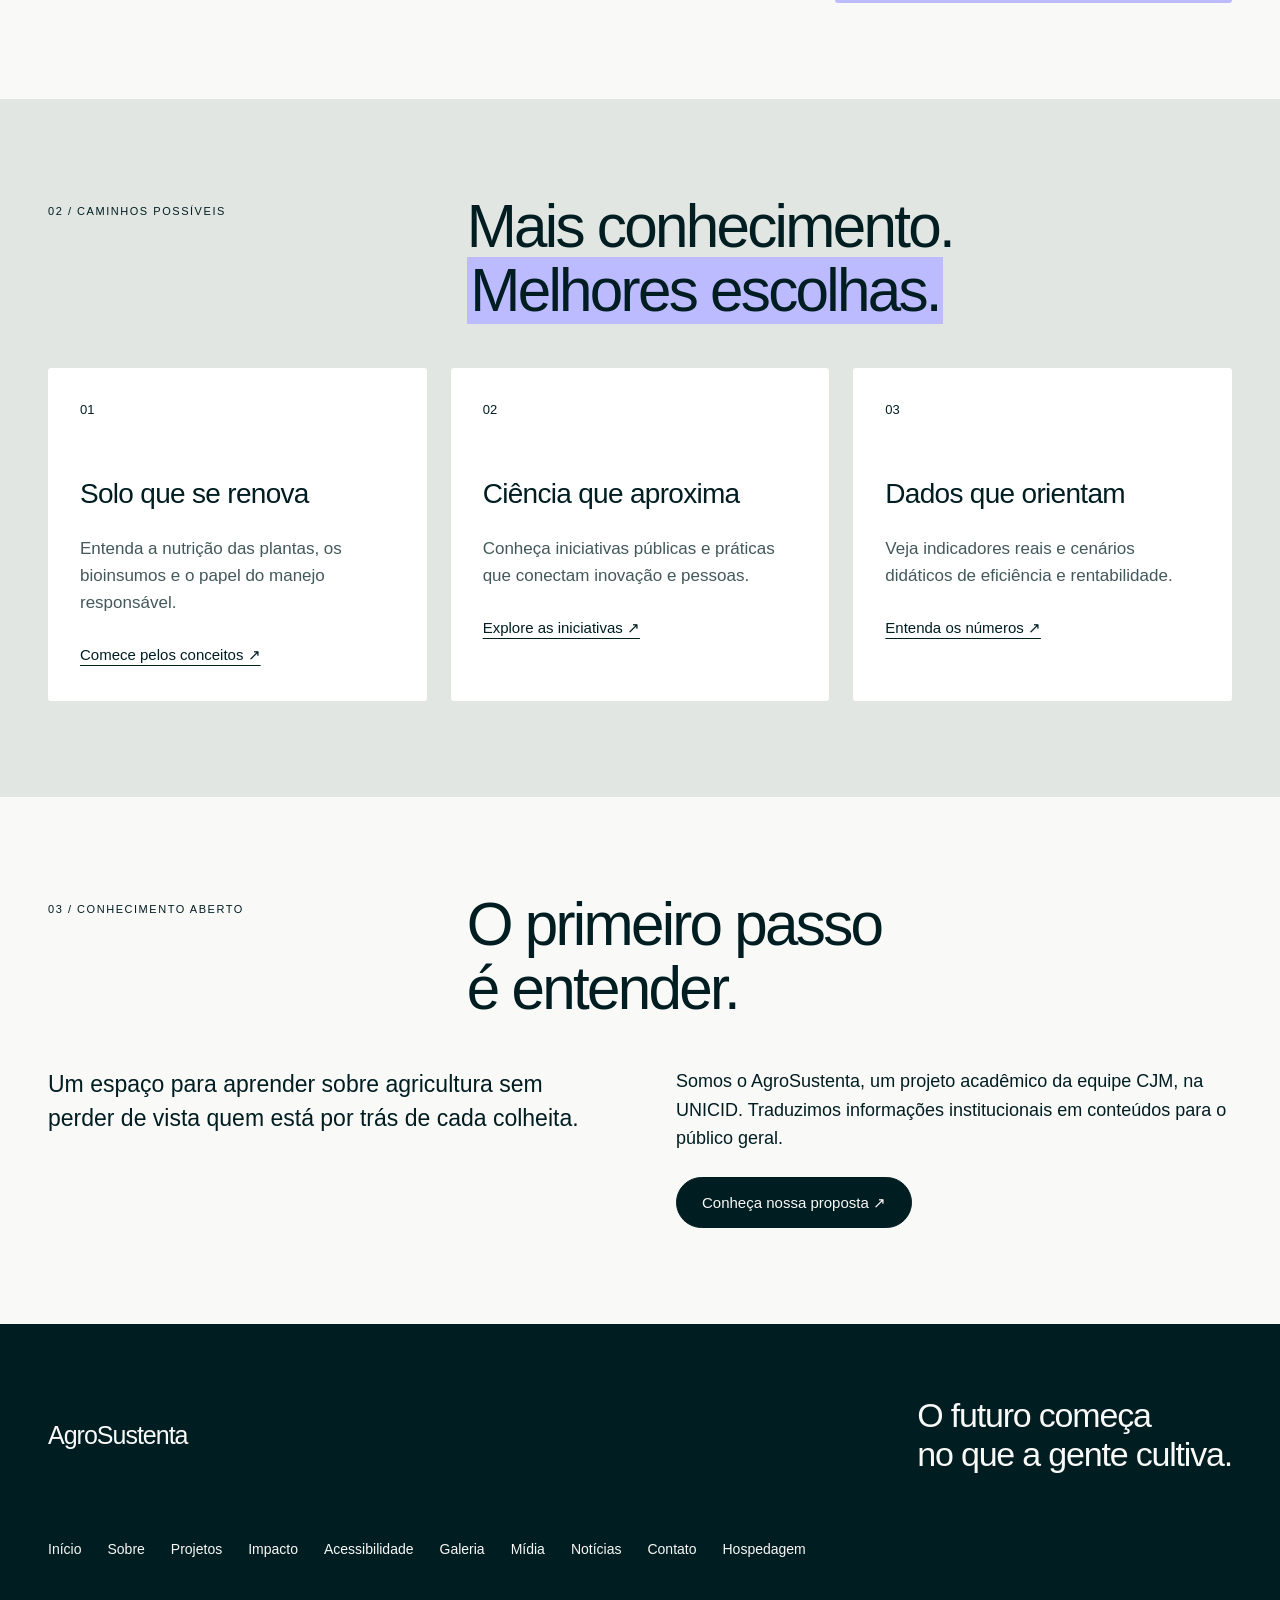
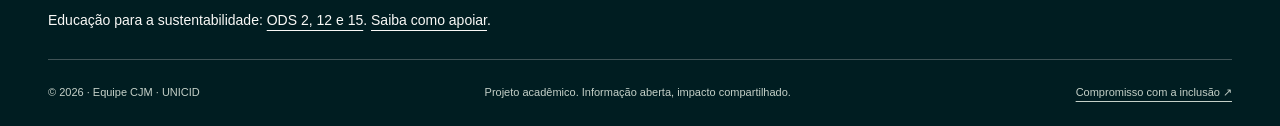
==== commit 6da79935: "fix: concluir requisitos da segunda entrega do AgroSustenta Completa formulário com validação JS e l" ====
--- a/src/index.html
+++ b/src/index.html
@@ -8,13 +8,35 @@
 <meta name="theme-color" content="#001d21">
 <link rel="icon" href="assets/simbolo.svg" type="image/svg+xml">
 <link rel="stylesheet" href="css/style.css">
+<script src="js/acessibilidade.js" defer></script>
 </head>
 <body>
 <a class="skip" href="#conteudo">Pular para o conteúdo</a>
+
+<div class="a11y-bar">
+  <div class="wrap a11y-inner">
+    <a href="acessibilidade.html">Recursos de acessibilidade</a>
+    <div id="controles-acessibilidade" class="a11y-controls" role="group" aria-label="Preferências de leitura" hidden>
+      <button id="alto-contraste" type="button" aria-pressed="false">Alto contraste</button>
+      <button id="texto-ampliado" type="button" aria-pressed="false">Texto ampliado</button>
+      <button id="ativar-libras" type="button" aria-describedby="aviso-acessibilidade">Ativar Libras</button>
+    </div>
+    <p id="aviso-acessibilidade" class="a11y-status" role="status"></p>
+  </div>
+</div>
 <header class="header"><div class="wrap topbar">
 <a class="brand" href="index.html" aria-label="AgroSustenta, início"><img src="assets/simbolo.svg" alt="" width="30" height="30">AgroSustenta</a><span class="header-note">CONHECIMENTO QUE CULTIVA O FUTURO</span><a class="pill small" href="projetos.html">Explore o projeto <span aria-hidden="true">↗</span></a>
 </div>
-<nav class="wrap nav" aria-label="Menu principal"><a href="index.html" aria-current="page">Início</a><a href="sobre.html">Sobre</a><a href="projetos.html">Projetos</a><a href="impacto.html">Impacto</a><a href="acessibilidade.html">Acessibilidade</a><a href="galeria.html">Galeria</a><a href="midia.html">Mídia</a><a href="noticias.html">Notícias</a><a href="contato.html">Contato</a><a href="orcamento_hospedagem.html">Hospedagem</a></nav></header>
+<nav class="wrap nav" aria-label="Menu principal"><a href="index.html" aria-current="page">Início</a>
+<a href="sobre.html">Sobre</a>
+<a href="projetos.html">Projetos</a>
+<a href="impacto.html">Impacto</a>
+<a href="acessibilidade.html">Acessibilidade</a>
+<a href="galeria.html">Galeria</a>
+<a href="midia.html">Mídia</a>
+<a href="noticias.html">Notícias</a>
+<a href="contato.html">Contato</a>
+<a href="orcamento_hospedagem.html">Hospedagem</a></nav></header>
 <main id="conteudo" tabindex="-1"><section class="hero"><div class="wrap">
 <div class="hero-top">
 <p class="eyebrow">AGRICULTURA, CIÊNCIA E IMPACTO SOCIAL</p>
@@ -72,7 +94,17 @@
 <div class="footer-heading">
 <a class="brand" href="index.html">AgroSustenta</a><p>O futuro começa<br>no que a gente cultiva.</p>
 </div>
-<nav class="footer-nav" aria-label="Menu do rodapé"><a href="index.html">Início</a><a href="sobre.html">Sobre</a><a href="projetos.html">Projetos</a><a href="impacto.html">Impacto</a><a href="acessibilidade.html">Acessibilidade</a><a href="galeria.html">Galeria</a><a href="midia.html">Mídia</a><a href="noticias.html">Notícias</a><a href="contato.html">Contato</a><a href="orcamento_hospedagem.html">Hospedagem</a></nav><div class="footer-bottom">
+<nav class="footer-nav" aria-label="Menu do rodapé"><a href="index.html">Início</a>
+<a href="sobre.html">Sobre</a>
+<a href="projetos.html">Projetos</a>
+<a href="impacto.html">Impacto</a>
+<a href="acessibilidade.html">Acessibilidade</a>
+<a href="galeria.html">Galeria</a>
+<a href="midia.html">Mídia</a>
+<a href="noticias.html">Notícias</a>
+<a href="contato.html">Contato</a>
+<a href="orcamento_hospedagem.html">Hospedagem</a></nav><p class="footer-purpose">Educação para a sustentabilidade: <a href="sobre.html#ods">ODS 2, 12 e 15</a>. <a href="projetos.html#apoie">Saiba como apoiar</a>.</p>
+<div class="footer-bottom">
 <p>© 2026 · Equipe CJM · UNICID</p>
 <p>Projeto acadêmico. Informação aberta, impacto compartilhado.</p>
 <a href="acessibilidade.html">Compromisso com a inclusão ↗</a>
--- a/src/css/style.css
+++ b/src/css/style.css
@@ -17,9 +17,10 @@
 }
 body {
   margin:0;
+  overflow-wrap:anywhere;
   background:var(--paper);
   color:var(--ink);
-  font:18px/1.6 Arial,Helvetica,sans-serif
+  font:1.125rem/1.6 Arial,Helvetica,sans-serif
 }
 a {
   color:inherit;
@@ -46,13 +47,13 @@
   letter-spacing:-.045em
 }
 h1 {
-  font-size:clamp(44px,6.8vw,96px)
+  font-size:clamp(2.75rem,6.8vw,6rem)
 }
 h2 {
-  font-size:clamp(36px,4.7vw,64px)
+  font-size:clamp(2.25rem,4.7vw,4rem)
 }
 h3 {
-  font-size:28px;
+  font-size:1.75rem;
   line-height:1.2;
   letter-spacing:-.025em
 }
@@ -96,7 +97,7 @@
   display:flex;
   align-items:center;
   gap:9px;
-  font-size:25px;
+  font-size:1.5625rem;
   font-weight:500;
   letter-spacing:-1px;
   text-decoration:none;
@@ -104,11 +105,11 @@
 }
 .brand-dot {
   align-self:flex-start;
-  font-size:12px;
+  font-size:0.75rem;
   margin:2px 0 0 -4px
 }
 .header-note {
-  font-size:10px;
+  font-size:0.625rem;
   letter-spacing:.12em;
   margin-left:auto;
   margin-right:28px
@@ -123,7 +124,7 @@
   flex-wrap:wrap
 }
 .nav a {
-  font-size:13px;
+  font-size:0.8125rem;
   text-decoration:none;
   padding:2px 0;
   color:#e7ebe6
@@ -146,7 +147,7 @@
   color:var(--paper);
   padding:14px 25px;
   text-decoration:none;
-  font-size:15px;
+  font-size:0.9375rem;
   cursor:pointer;
   line-height:1.4
 }
@@ -158,7 +159,7 @@
   background:transparent;
   border-color:#738383;
   padding:10px 18px;
-  font-size:13px
+  font-size:0.8125rem
 }
 .pill.light {
   background:var(--accent);
@@ -169,7 +170,7 @@
   background:#d1d0ff
 }
 .eyebrow {
-  font-size:11px;
+  font-size:0.6875rem;
   letter-spacing:.14em;
   line-height:1.5;
   margin:0 0 28px
@@ -188,12 +189,12 @@
   color:#c4d0c8
 }
 .edition {
-  font-size:10px;
+  font-size:0.625rem;
   letter-spacing:.12em;
   color:#c4d0c8
 }
 .hero h1 {
-  font-size:clamp(48px,7.6vw,106px);
+  font-size:clamp(3rem,7.6vw,6.625rem);
   max-width:1100px;
   margin:6px 0 38px;
   line-height:1.02
@@ -209,7 +210,7 @@
   padding-bottom:44px
 }
 .hero-bottom p {
-  font-size:17px;
+  font-size:1.0625rem;
   max-width:560px;
   color:#d2dcd6;
   margin:0
@@ -232,7 +233,7 @@
   position:absolute;
   inset:auto 40px 26px;
   color:white;
-  font-size:10px;
+  font-size:0.625rem;
   letter-spacing:.1em;
   display:flex;
   justify-content:space-between;
@@ -277,14 +278,14 @@
 .card-number {
   display:block;
   margin-bottom:56px;
-  font-size:13px
+  font-size:0.8125rem
 }
 .card p {
-  font-size:17px;
+  font-size:1.0625rem;
   color:var(--muted)
 }
 .card a {
-  font-size:15px
+  font-size:0.9375rem
 }
 .card .tag {
   margin-bottom:28px
@@ -296,7 +297,7 @@
   align-items:start
 }
 .lead {
-  font-size:23px;
+  font-size:1.4375rem;
   line-height:1.5;
   max-width:760px
 }
@@ -310,7 +311,7 @@
   border-top:1px solid var(--line)
 }
 .stat {
-  font-size:clamp(64px,7vw,94px);
+  font-size:clamp(4rem,7vw,5.875rem);
   letter-spacing:-.07em;
   line-height:1.1;
   margin:12px 0 24px
@@ -320,13 +321,13 @@
   letter-spacing:-.02em
 }
 .stats h3 {
-  font-size:20px;
+  font-size:1.25rem;
   letter-spacing:-.015em;
   max-width:290px;
   line-height:1.35
 }
 .stats article>p:last-child {
-  font-size:12px;
+  font-size:0.75rem;
   color:var(--muted)
 }
 .stats .stat-message {
@@ -340,11 +341,11 @@
   gap:24px
 }
 .stat-message h3 {
-  font-size:28px;
+  font-size:1.75rem;
   margin:0
 }
 .stat-message a {
-  font-size:14px
+  font-size:0.875rem
 }
 .tag {
   display:inline-block;
@@ -353,7 +354,7 @@
   background:var(--accent);
   color:var(--ink);
   padding:5px 12px;
-  font-size:10px;
+  font-size:0.625rem;
   letter-spacing:.075em;
   line-height:1.5
 }
@@ -371,7 +372,7 @@
 }
 .page-intro .lead {
   color:var(--muted);
-  font-size:20px;
+  font-size:1.25rem;
   max-width:690px;
   margin-bottom:0
 }
@@ -384,7 +385,7 @@
 }
 summary {
   cursor:pointer;
-  font-size:20px;
+  font-size:1.25rem;
   line-height:1.45
 }
 details p {
@@ -407,7 +408,7 @@
   margin-top:28px
 }
 .project-list p {
-  font-size:17px
+  font-size:1.0625rem
 }
 .muted {
   color:var(--muted)
@@ -428,19 +429,19 @@
 }
 .steps li:before {
   content:counter(steps,decimal-leading-zero);
-  font-size:13px;
+  font-size:0.8125rem;
   grid-row:1/3
 }
 .steps strong {
   font-weight:500;
-  font-size:23px
+  font-size:1.4375rem
 }
 .steps span {
-  font-size:17px;
+  font-size:1.0625rem;
   display:block
 }
 .note {
-  font-size:14px;
+  font-size:0.875rem;
   line-height:1.6;
   color:var(--muted);
   margin-top:24px
@@ -453,13 +454,13 @@
   border-collapse:collapse;
   width:100%;
   min-width:620px;
-  font-size:16px;
+  font-size:1rem;
   line-height:1.5;
   text-align:left
 }
 caption {
   text-align:left;
-  font-size:14px;
+  font-size:0.875rem;
   color:var(--muted);
   padding:0 0 20px
 }
@@ -472,7 +473,7 @@
   font-weight:500
 }
 thead th {
-  font-size:12px;
+  font-size:0.75rem;
   letter-spacing:.04em;
   background:var(--ink);
   color:var(--paper)
@@ -481,7 +482,7 @@
   width:35%
 }
 td a {
-  font-size:14px
+  font-size:0.875rem
 }
 .total {
   background:var(--accent)
@@ -491,15 +492,15 @@
   padding:48px 0
 }
 .sources h2 {
-  font-size:24px;
+  font-size:1.5rem;
   letter-spacing:-.02em
 }
 .sources ul {
   padding-left:20px;
-  font-size:15px
+  font-size:0.9375rem
 }
 .sources>p {
-  font-size:12px;
+  font-size:0.75rem;
   color:var(--muted)
 }
 .plain-list {
@@ -534,11 +535,11 @@
   padding-top:24px
 }
 .gallery h2 {
-  font-size:26px;
+  font-size:1.625rem;
   letter-spacing:-.02em
 }
 .gallery p {
-  font-size:15px;
+  font-size:0.9375rem;
   max-width:650px
 }
 .media-layout {
@@ -571,7 +572,7 @@
   align-items:center
 }
 .feature-news h3 {
-  font-size:42px
+  font-size:2.625rem
 }
 .feature-news img {
   width:100%;
@@ -585,16 +586,16 @@
   margin:0
 }
 .contact legend {
-  font-size:24px;
+  font-size:1.5rem;
   margin-bottom:24px
 }
 .contact label:not(.check) {
   display:block;
-  font-size:15px;
+  font-size:0.9375rem;
   margin-bottom:8px
 }
 .contact label span {
-  font-size:12px;
+  font-size:0.75rem;
   color:var(--muted)
 }
 input:not([type=checkbox]),select,textarea {
@@ -617,7 +618,7 @@
   display:flex;
   gap:12px;
   align-items:start;
-  font-size:14px;
+  font-size:0.875rem;
   margin-bottom:24px
 }
 .check input {
@@ -655,7 +656,7 @@
   margin-bottom:64px
 }
 .footer-heading>p {
-  font-size:34px;
+  font-size:2.125rem;
   letter-spacing:-.035em;
   line-height:1.15;
   margin:0
@@ -667,7 +668,7 @@
   margin-bottom:48px
 }
 .footer-nav a {
-  font-size:14px;
+  font-size:0.875rem;
   text-decoration:none
 }
 .footer-bottom {
@@ -677,14 +678,14 @@
   justify-content:space-between;
   gap:24px;
   color:#c4d0c8;
-  font-size:11px
+  font-size:0.6875rem
 }
 .footer-bottom p {
   margin:0
 }
 @media(min-width:1600px) {
   .hero h1 {
-    font-size:112px
+    font-size:7rem
   }
 }
 @media(max-width:1000px) {
@@ -759,10 +760,10 @@
     gap:16px
   }
   .brand {
-    font-size:23px
+    font-size:1.4375rem
   }
   .topbar>.pill {
-    font-size:11px;
+    font-size:0.6875rem;
     padding:8px 12px;
     gap:12px
   }
@@ -771,7 +772,7 @@
     padding-block:17px
   }
   .nav a {
-    font-size:13px
+    font-size:0.8125rem
   }
   .hero {
     padding-top:32px
@@ -780,11 +781,11 @@
     display:none
   }
   .hero-top .eyebrow {
-    font-size:9px;
+    font-size:0.5625rem;
     letter-spacing:.08em
   }
   .hero h1 {
-    font-size:clamp(42px,10.2vw,61px);
+    font-size:clamp(2.625rem,10.2vw,3.8125rem);
     letter-spacing:-.055em;
     margin-bottom:28px
   }
@@ -793,7 +794,7 @@
     padding-bottom:36px
   }
   .hero-bottom p {
-    font-size:16px;
+    font-size:1rem;
     margin-bottom:26px
   }
   .hero-image {
@@ -802,7 +803,7 @@
   }
   .hero-image figcaption {
     inset:auto 24px 20px;
-    font-size:8px
+    font-size:0.5rem
   }
   .hero-image figcaption span {
     display:none
@@ -814,13 +815,13 @@
     margin-bottom:32px
   }
   .section-head h2 {
-    font-size:36px
+    font-size:2.25rem
   }
   .split,.two,.stats,.feature-news,.gallery {
     grid-template-columns:1fr
   }
   .lead {
-    font-size:21px
+    font-size:1.3125rem
   }
   .stats .stat-message {
     grid-column:auto;
@@ -835,17 +836,17 @@
     padding:20px 0
   }
   .stat {
-    font-size:80px
+    font-size:5rem
   }
   .page-intro {
     padding-top:48px;
     padding-bottom:48px
   }
   .page-intro h1 {
-    font-size:46px
+    font-size:2.875rem
   }
   .page-intro .lead {
-    font-size:18px
+    font-size:1.125rem
   }
   .gallery figure:first-child {
     grid-column:auto
@@ -858,7 +859,7 @@
     gap:40px
   }
   .feature-news h3 {
-    font-size:34px
+    font-size:2.125rem
   }
   .feature-news img {
     height:300px
@@ -877,7 +878,7 @@
     margin-bottom:36px
   }
   .footer-heading>p {
-    font-size:30px;
+    font-size:1.875rem;
     margin-top:32px
   }
   .footer-nav {
@@ -891,7 +892,7 @@
     margin:0 0 14px!important
   }
   .budget .stat {
-    font-size:64px
+    font-size:4rem
   }
   th,td {
     padding:16px 14px
@@ -947,3 +948,39 @@
     display:block
   }
 }
+
+/* Preferências de leitura e estados do formulário. */
+html.texto-ampliado { font-size:125%; }
+[hidden] { display:none!important; }
+.a11y-bar { background:var(--sage); color:var(--ink); border-bottom:1px solid var(--line); }
+.a11y-inner { display:flex; align-items:center; flex-wrap:wrap; gap:8px 20px; padding-block:12px; font-size:.875rem; }
+.a11y-controls { display:flex; flex-wrap:wrap; gap:8px; }
+.a11y-controls button { padding:8px 12px; border:1px solid var(--ink); border-radius:4px; background:var(--paper); color:var(--ink); cursor:pointer; }
+.a11y-controls button[aria-pressed="true"] { background:var(--ink); color:var(--paper); }
+.a11y-controls button:disabled { cursor:default; }
+.a11y-status { flex-basis:100%; margin:0; }
+.a11y-status:empty { display:none; }
+.footer-purpose { font-size:.875rem; margin-bottom:28px; }
+.pill,.a11y-controls button,a { transition:background-color .15s,color .15s; }
+.pill.secondary { background:transparent; color:var(--ink); margin-top:12px; }
+.field-error { color:#9c2222; font-size:.875rem; margin:-16px 0 24px; }
+.field-error:empty { display:none; }
+.contact .campo-invalido { border:2px solid #9c2222; }
+.check:has(.campo-invalido) { outline:2px solid #9c2222; outline-offset:4px; }
+
+/* Cores explícitas evitam texto claro sobre cartões claros no alto contraste. */
+html.alto-contraste { --ink:#fff; --paper:#000; --sage:#111; --accent:#ffeb3b; --line:#fff; --muted:#fff; }
+.alto-contraste body,.alto-contraste .header,.alto-contraste .hero,.alto-contraste .footer { background:#000; color:#fff; }
+.alto-contraste .card,.alto-contraste .stats .stat-message,.alto-contraste .tag,.alto-contraste mark,.alto-contraste .total,.alto-contraste thead th,.alto-contraste .form-status { background:#111; color:#fff; border:1px solid #fff; }
+.alto-contraste a,.alto-contraste .nav a,.alto-contraste .nav a[aria-current] { color:#ffeb3b; }
+.alto-contraste .pill,.alto-contraste .a11y-controls button { background:#000; color:#ffeb3b; border:1px solid #ffeb3b; }
+.alto-contraste .a11y-controls button[aria-pressed="true"] { background:#ffeb3b; color:#000; }
+.alto-contraste input,.alto-contraste select,.alto-contraste textarea { background:#000; color:#fff; border-color:#fff; }
+.alto-contraste input::placeholder,.alto-contraste textarea::placeholder { color:#ddd; }
+.alto-contraste .field-error { color:#ffb3b3; }
+.alto-contraste .contact .campo-invalido,.alto-contraste .check:has(.campo-invalido) { border-color:#ffb3b3; outline-color:#ffb3b3; }
+.alto-contraste :focus-visible { outline-color:#ffeb3b; }
+.alto-contraste iframe { border:2px solid #fff; }
+.alto-contraste * { transition:none!important; }
+.alto-contraste .pill:hover { background:#000; color:#ffeb3b; }
+@media print { .a11y-bar { display:none; } }
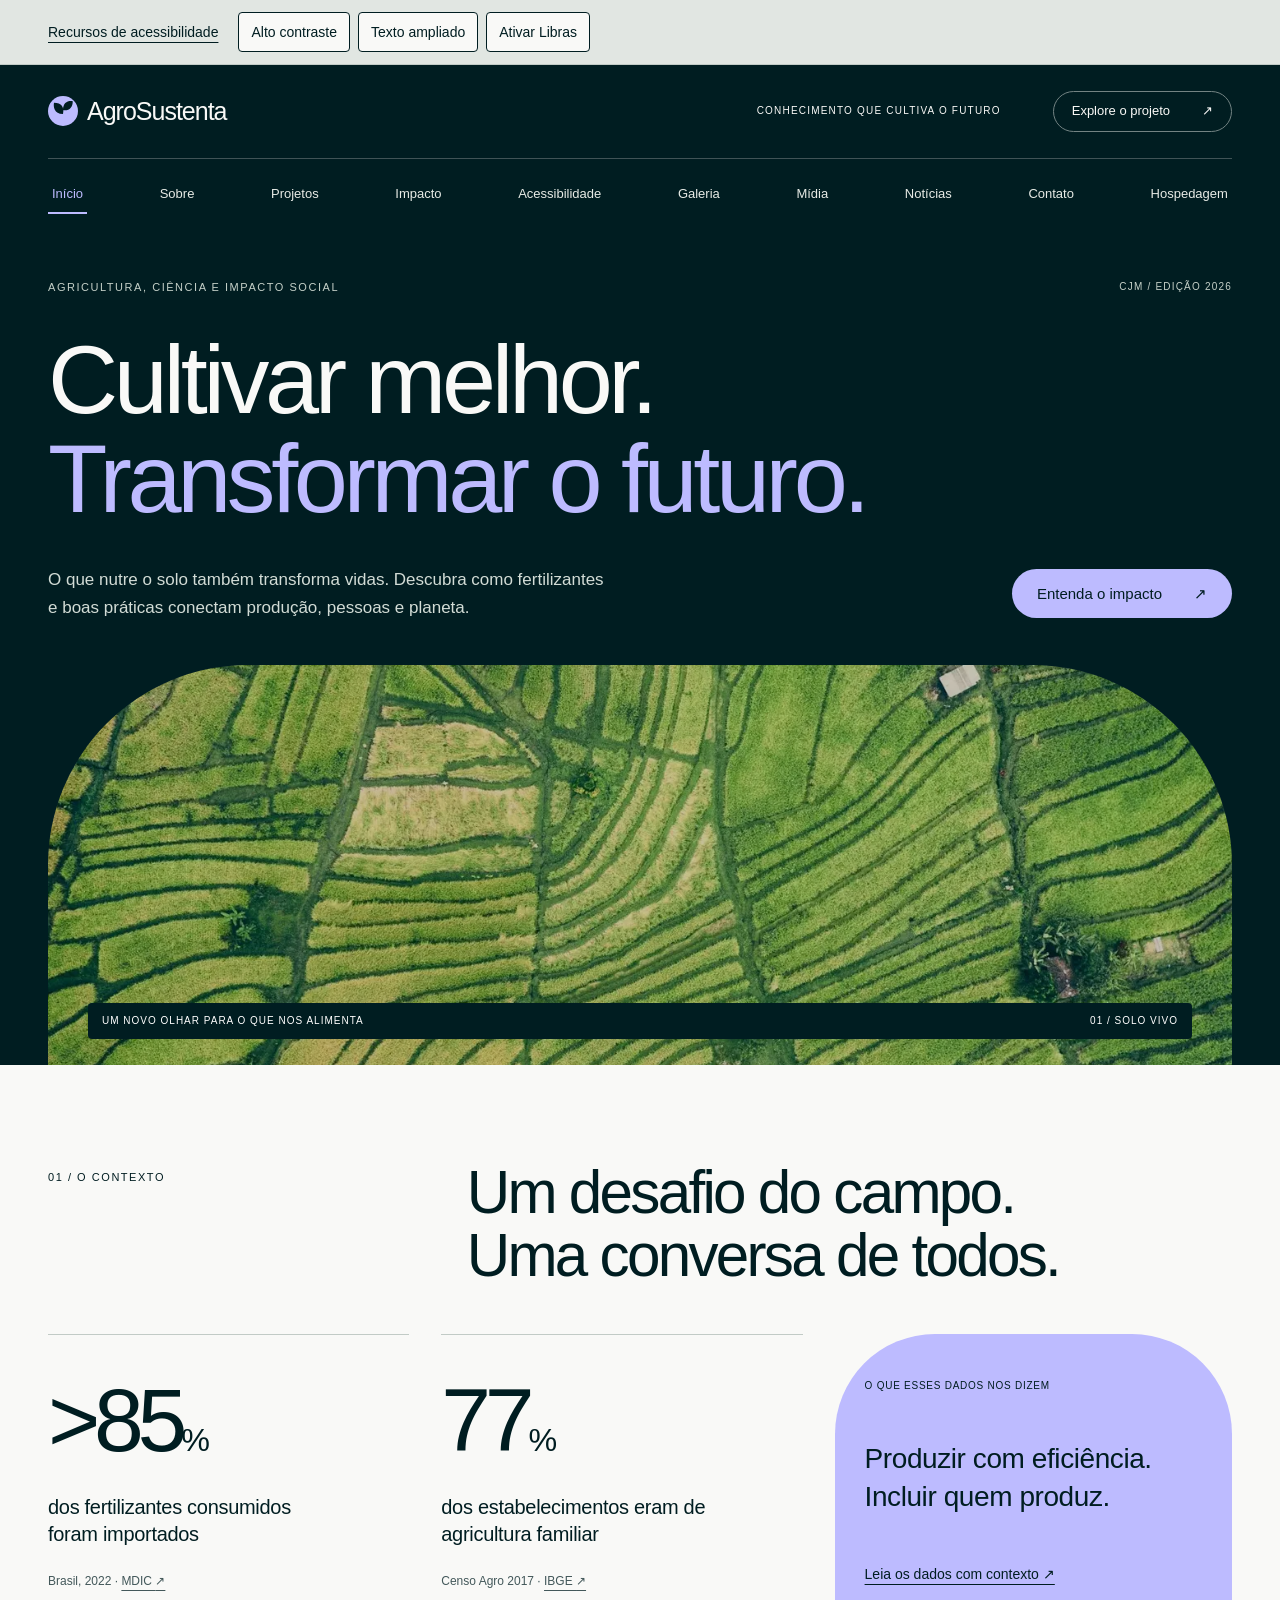
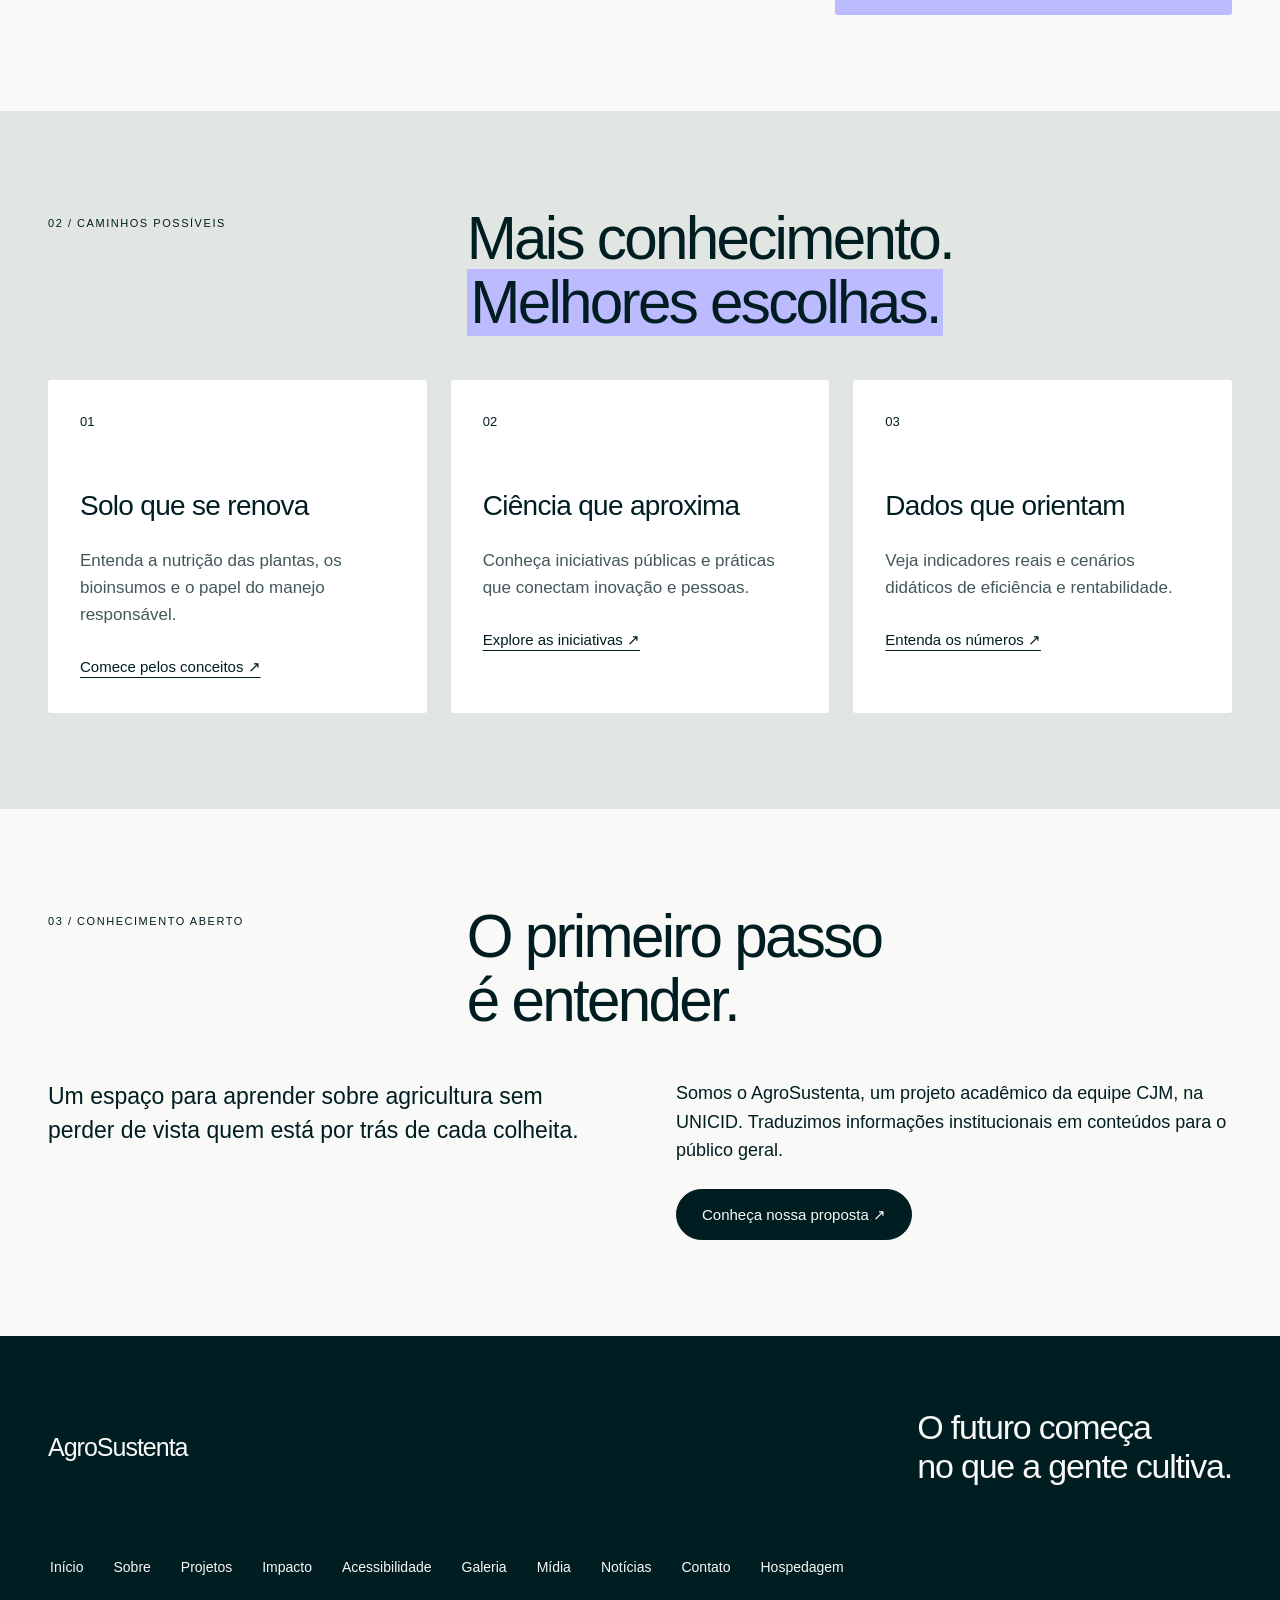
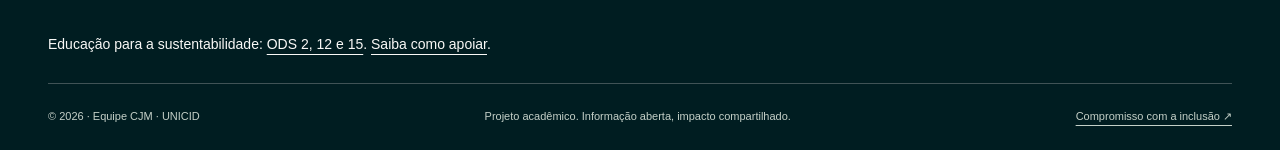
==== commit e829bf5b: "docs(code): documentar HTML, CSS e JavaScript com comentários Adiciona 106 comentários explicativos " ====
--- a/src/index.html
+++ b/src/index.html
@@ -11,8 +11,10 @@
 <script src="js/acessibilidade.js" defer></script>
 </head>
 <body>
+<!-- Link de salto para navegação por teclado. -->
 <a class="skip" href="#conteudo">Pular para o conteúdo</a>
 
+<!-- Controles compartilhados de acessibilidade. -->
 <div class="a11y-bar">
   <div class="wrap a11y-inner">
     <a href="acessibilidade.html">Recursos de acessibilidade</a>
@@ -24,6 +26,7 @@
     <p id="aviso-acessibilidade" class="a11y-status" role="status"></p>
   </div>
 </div>
+<!-- Cabeçalho e navegação principal das dez páginas. -->
 <header class="header"><div class="wrap topbar">
 <a class="brand" href="index.html" aria-label="AgroSustenta, início"><img src="assets/simbolo.svg" alt="" width="30" height="30">AgroSustenta</a><span class="header-note">CONHECIMENTO QUE CULTIVA O FUTURO</span><a class="pill small" href="projetos.html">Explore o projeto <span aria-hidden="true">↗</span></a>
 </div>
@@ -37,6 +40,7 @@
 <a href="noticias.html">Notícias</a>
 <a href="contato.html">Contato</a>
 <a href="orcamento_hospedagem.html">Hospedagem</a></nav></header>
+<!-- Região principal e destino do link de salto. -->
 <main id="conteudo" tabindex="-1"><section class="hero"><div class="wrap">
 <div class="hero-top">
 <p class="eyebrow">AGRICULTURA, CIÊNCIA E IMPACTO SOCIAL</p>
@@ -48,12 +52,14 @@
 <p>O que nutre o solo também transforma vidas. Descubra como fertilizantes e boas práticas conectam produção, pessoas e planeta.</p>
 <a class="pill light" href="impacto.html">Entenda o impacto <span aria-hidden="true">↗</span></a>
 </div>
+<!-- Imagem de destaque com texto alternativo e legenda. -->
 <figure class="hero-image"><img src="assets/campo.webp" alt="Vista aérea de campos agrícolas verdes, com linhas de cultivo e caminhos entre os talhões" width="1600" height="900" fetchpriority="high"><figcaption>UM NOVO OLHAR PARA O QUE NOS ALIMENTA <span>01 / SOLO VIVO</span></figcaption></figure>
 </div></section><section class="section "><div class="wrap">
 <div class="section-head">
 <p class="eyebrow">01 / O CONTEXTO</p>
 <h2>Um desafio do campo.<br>Uma conversa de todos.</h2>
 </div>
+<!-- Indicadores históricos acompanhados de fontes. -->
 <div class="stats">
 <article><p class="stat">&gt;85<span>%</span></p>
 <h3>dos fertilizantes consumidos foram importados</h3>
@@ -90,6 +96,7 @@
 </div>
 </div>
 </div></section></main>
+<!-- Rodapé compartilhado e navegação secundária. -->
 <footer class="footer"><div class="wrap">
 <div class="footer-heading">
 <a class="brand" href="index.html">AgroSustenta</a><p>O futuro começa<br>no que a gente cultiva.</p>
--- a/src/css/style.css
+++ b/src/css/style.css
@@ -1,4 +1,5 @@
 /* AgroSustenta: HTML/CSS estático. Referência editorial AngelList / Refero. */
+/* Tokens de cores e largura máxima compartilhados. */
 :root {
   --ink:#001d21;
   --paper:#f9f9f7;
@@ -8,6 +9,7 @@
   --muted:#43585a;
   --max:1280px
 }
+/* Box sizing uniforme para previsibilidade do layout. */
 * {
   box-sizing:border-box
 }
@@ -62,10 +64,12 @@
   color:var(--ink);
   padding:0 .06em
 }
+/* Contêiner central com largura responsiva. */
 .wrap {
   width:min(var(--max),calc(100% - 96px));
   margin-inline:auto
 }
+/* Link de salto acessível por teclado. */
 .skip {
   position:absolute;
   top:-100px;
@@ -78,10 +82,13 @@
 .skip:focus {
   top:8px
 }
+/* Destaque do foco para navegação sem mouse. */
 :focus-visible {
-  outline:3px solid #7161d5;
-  outline-offset:5px
-}
+  outline:3px solid #fff;
+  outline-offset:3px;
+  box-shadow:0 0 0 6px #001d21
+}
+/* Cabeçalho compartilhado entre páginas. */
 .header {
   background:var(--ink);
   color:var(--paper)
@@ -114,6 +121,7 @@
   margin-left:auto;
   margin-right:28px
 }
+/* Menu principal; rota ativa identificada no HTML. */
 .nav {
   display:flex;
   align-items:center;
@@ -126,7 +134,7 @@
 .nav a {
   font-size:0.8125rem;
   text-decoration:none;
-  padding:2px 0;
+  padding:8px 4px;
   color:#e7ebe6
 }
 .nav a[aria-current] {
@@ -175,6 +183,7 @@
   line-height:1.5;
   margin:0 0 28px
 }
+/* Seção de destaque da página inicial. */
 .hero {
   background:var(--ink);
   color:var(--paper);
@@ -238,8 +247,11 @@
   display:flex;
   justify-content:space-between;
   gap:16px;
-  text-shadow:0 1px 8px #000
-}
+  background:#001d21;
+  padding:10px 14px;
+  border-radius:4px
+}
+/* Espaçamento comum entre seções. */
 .section {
   padding:96px 0
 }
@@ -259,6 +271,7 @@
 .sage {
   background:var(--sage)
 }
+/* Grade reutilizável para cartões. */
 .grid {
   display:grid;
   gap:24px
@@ -446,6 +459,7 @@
   color:var(--muted);
   margin-top:24px
 }
+/* Rolagem local das tabelas em telas estreitas. */
 .table-scroll {
   overflow:auto;
   margin-bottom:24px
@@ -580,6 +594,7 @@
   object-fit:cover;
   border-radius:240px 240px 4px 4px
 }
+/* Estilos do formulário demonstrativo. */
 .contact fieldset {
   border:0;
   padding:0;
@@ -627,6 +642,7 @@
   flex-shrink:0;
   accent-color:var(--ink)
 }
+/* Estado de conclusão exibido pelo JavaScript ou âncora. */
 .form-status {
   display:none;
   background:var(--accent);
@@ -644,6 +660,7 @@
 .budget h3 {
   margin-top:24px
 }
+/* Rodapé e navegação secundária. */
 .footer {
   background:var(--ink);
   color:var(--paper);
@@ -683,11 +700,13 @@
 .footer-bottom p {
   margin:0
 }
+/* Ajuste de telas muito largas. */
 @media(min-width:1600px) {
   .hero h1 {
     font-size:7rem
   }
 }
+/* Ajuste de tablets e notebooks. */
 @media(max-width:1000px) {
   .wrap {
     width:calc(100% - 48px)
@@ -750,6 +769,7 @@
     flex-wrap:wrap
   }
 }
+/* Ajuste de dispositivos móveis. */
 @media(max-width:600px) {
   .wrap {
     width:calc(100% - 40px)
@@ -898,6 +918,7 @@
     padding:16px 14px
   }
 }
+/* Respeita a preferência por menos movimento. */
 @media(prefers-reduced-motion:reduce) {
   html {
     scroll-behavior:auto
@@ -907,6 +928,7 @@
     transition:none!important
   }
 }
+/* Preserva informações com cores do sistema. */
 @media(forced-colors:active) {
   .pill,.tag {
     border:1px solid ButtonText
@@ -915,6 +937,7 @@
     text-decoration:underline
   }
 }
+/* Configuração de impressão. */
 @media print {
   .header,.footer,.pill,.skip {
     display:none
@@ -984,3 +1007,13 @@
 .alto-contraste * { transition:none!important; }
 .alto-contraste .pill:hover { background:#000; color:#ffeb3b; }
 @media print { .a11y-bar { display:none; } }
+
+/* Resumo de erros e alvos confortáveis para teclado e toque. */
+.footer-nav a { padding:6px 2px; }
+.check { padding:6px 0; }
+.form-errors { border:2px solid #9c2222; border-radius:4px; padding:20px; margin-bottom:28px; background:var(--paper); }
+.form-errors h3 { font-size:1.25rem; letter-spacing:normal; }
+.form-errors ul { margin:0; padding-left:24px; }
+.form-errors a { display:inline-block; padding:4px 0; }
+.alto-contraste .form-errors { border-color:#ffb3b3; }
+.alto-contraste :focus-visible { box-shadow:0 0 0 6px #000; }
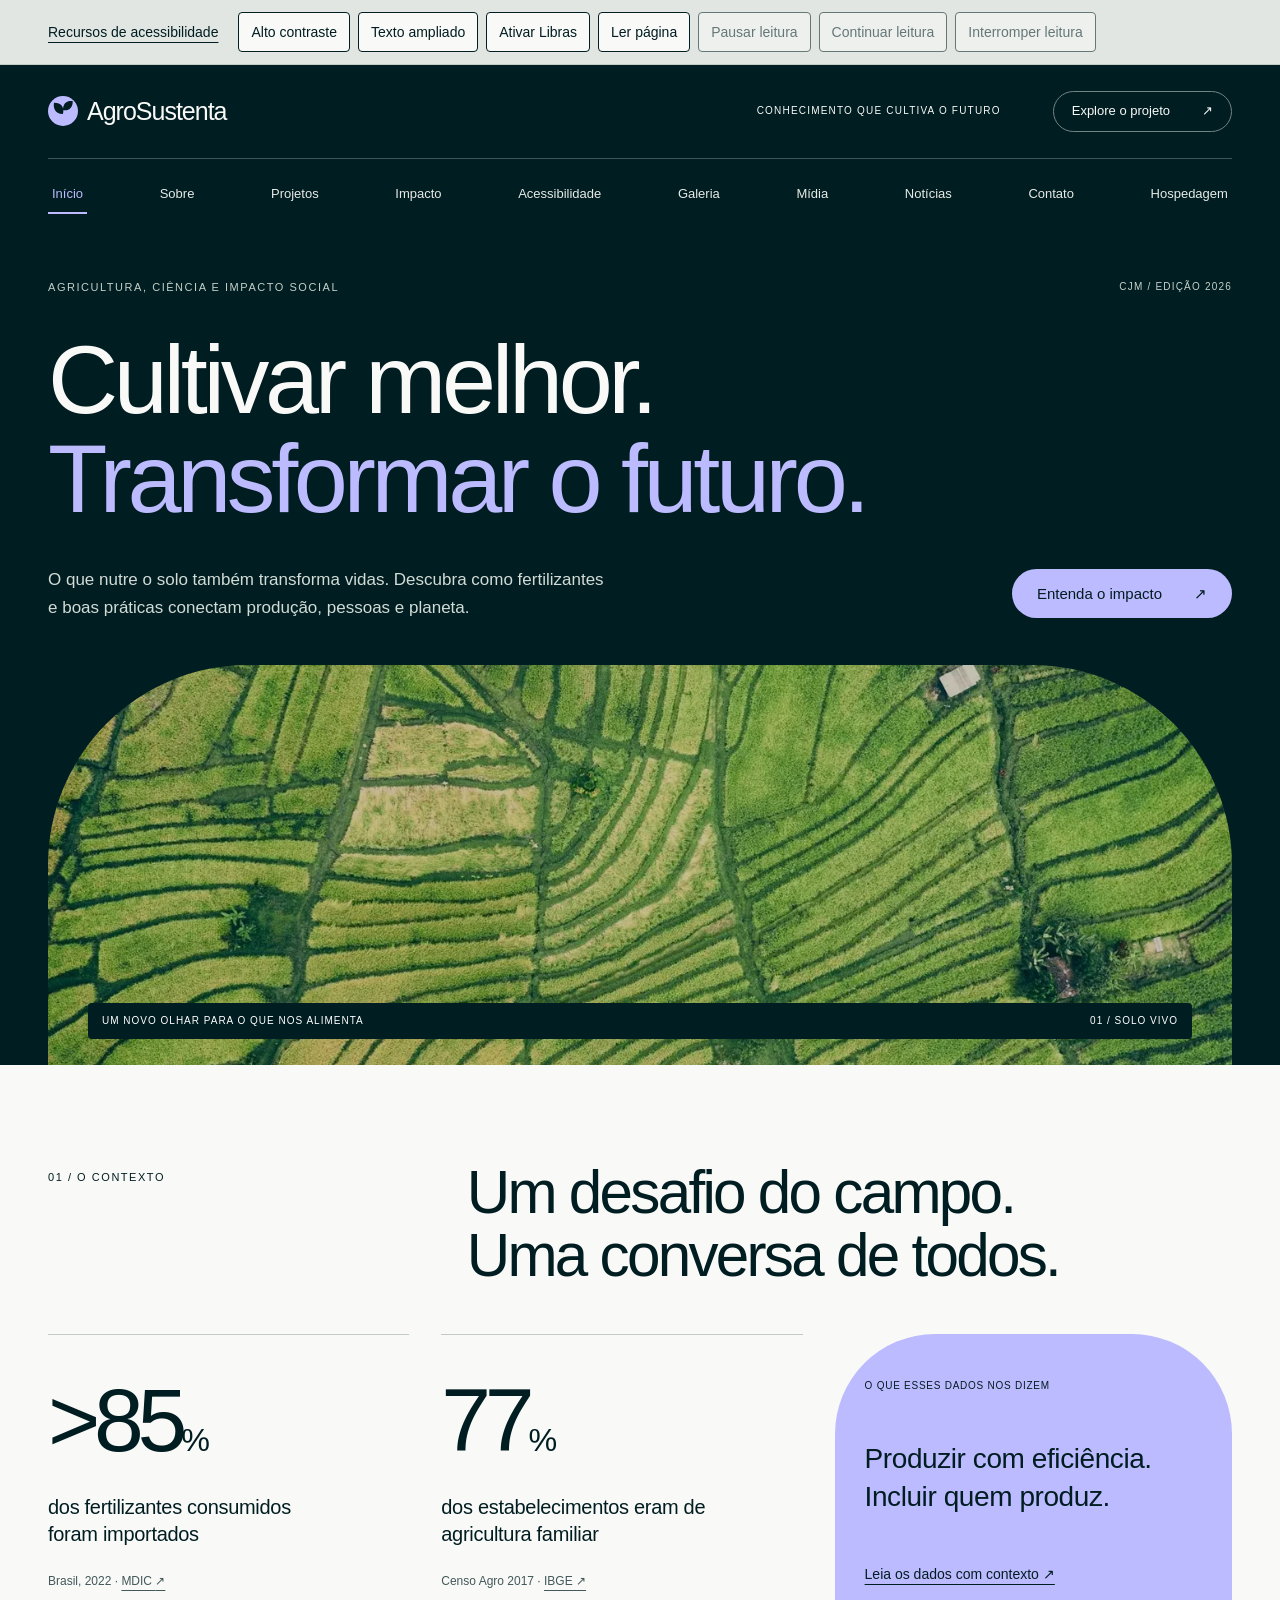
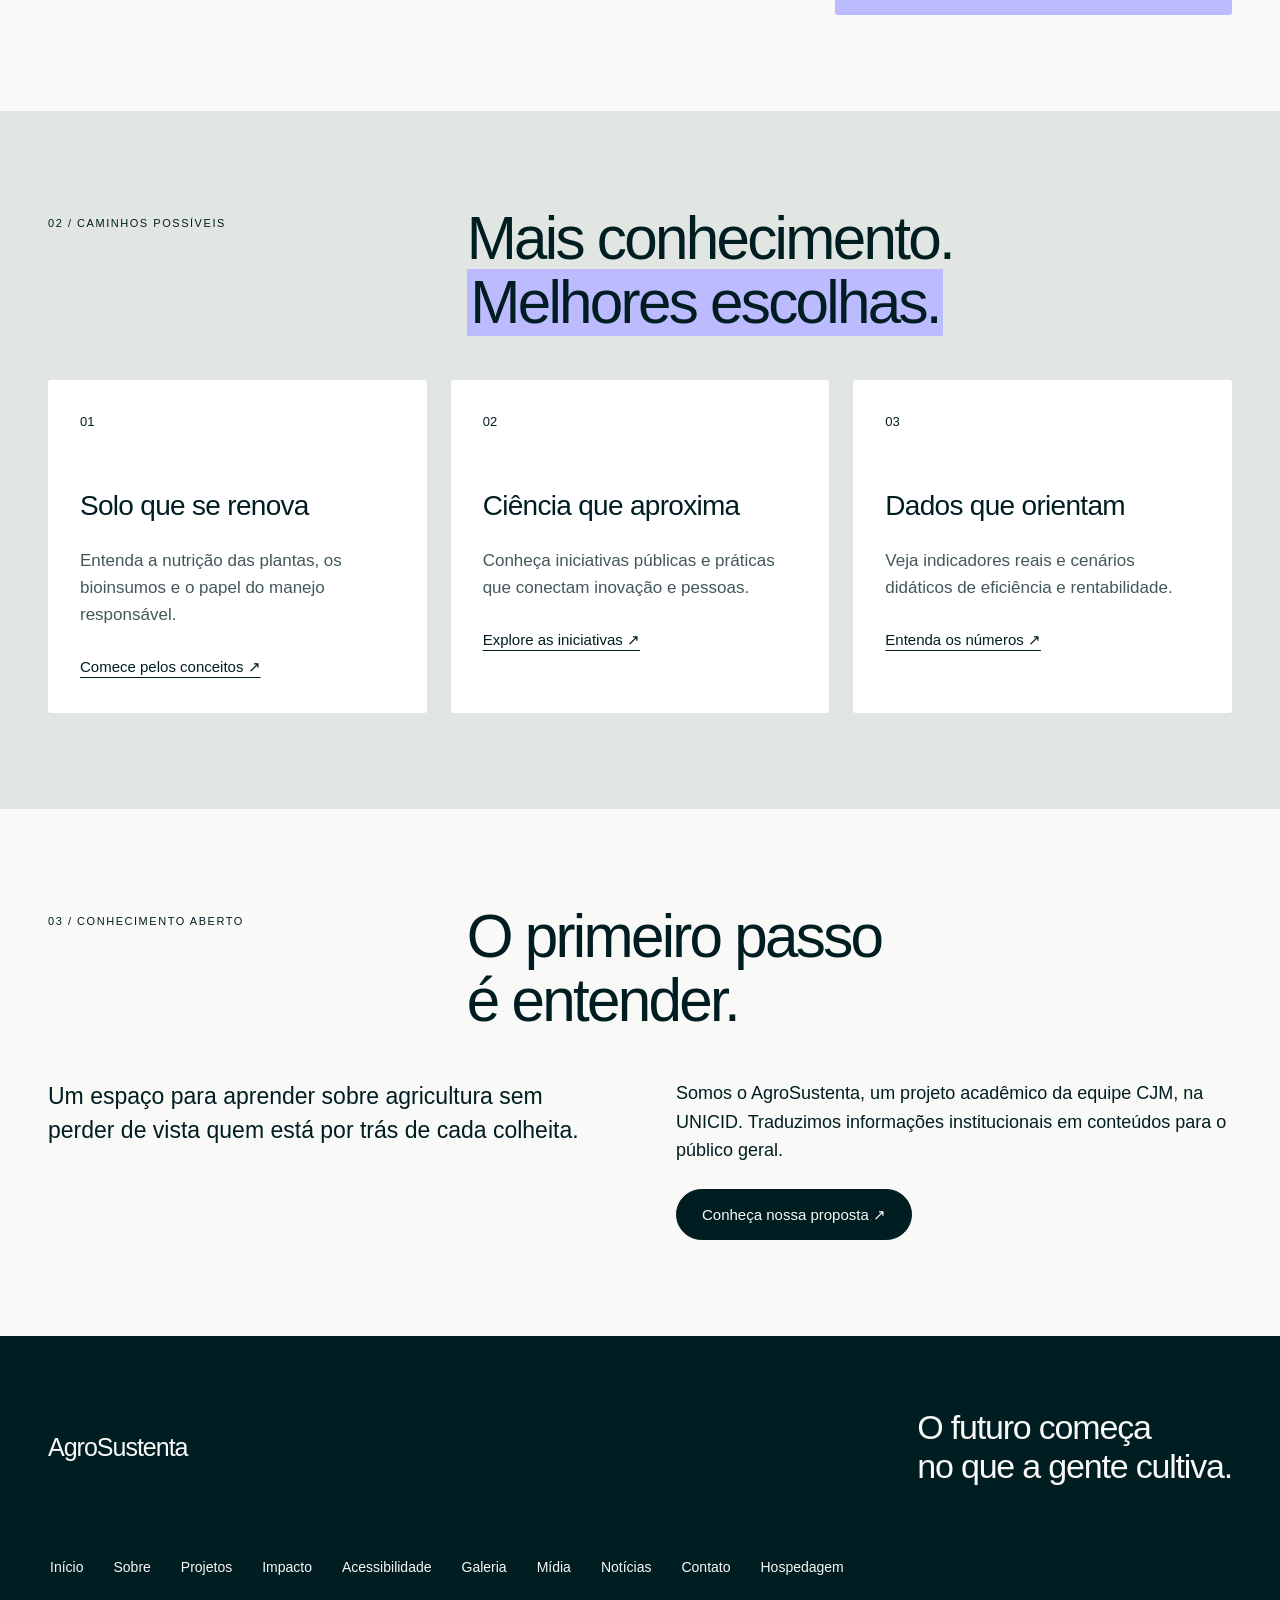
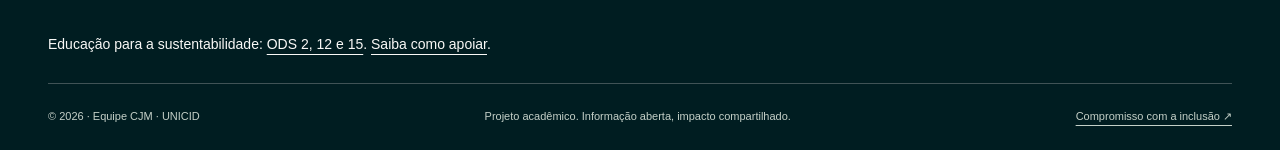
==== commit b524ec1a: "fix(a11y): habilitar leitura de página e atualizar recurso de áudio" ====
--- a/src/index.html
+++ b/src/index.html
@@ -8,7 +8,7 @@
 <meta name="theme-color" content="#001d21">
 <link rel="icon" href="assets/simbolo.svg" type="image/svg+xml">
 <link rel="stylesheet" href="css/style.css">
-<script src="js/acessibilidade.js" defer></script>
+<script src="js/acessibilidade.js?v=20261115-audio" defer></script>
 </head>
 <body>
 <!-- Link de salto para navegação por teclado. -->
--- a/src/css/style.css
+++ b/src/css/style.css
@@ -1017,3 +1017,21 @@
 .form-errors a { display:inline-block; padding:4px 0; }
 .alto-contraste .form-errors { border-color:#ffb3b3; }
 .alto-contraste :focus-visible { box-shadow:0 0 0 6px #000; }
+
+
+/* Leitor em voz alta integrado à barra de acessibilidade. */
+.a11y-reading-controls { display:flex; flex-wrap:wrap; gap:8px; }
+.a11y-reading-controls button {
+  padding:8px 12px; border:1px solid var(--ink); border-radius:4px;
+  background:var(--paper); color:var(--ink); cursor:pointer;
+}
+.a11y-reading-controls button:disabled { opacity:.55; cursor:not-allowed; }
+.alto-contraste .a11y-reading-controls button {
+  background:#000; color:#ffeb3b; border:1px solid #ffeb3b;
+}
+.hosting-cards .card { display:flex; flex-direction:column; align-items:flex-start; }
+.hosting-cards .card p:not(.stat) { font-size:1rem; }
+.hosting-cards .card .stat { margin:24px 0 16px; }
+.hosting-cards .card h3 { margin-bottom:16px; }
+.hosting-cards .card a { margin-top:auto; font-size:.9rem; }
+@media(max-width:1000px) { .hosting-cards { grid-template-columns:1fr; } }
